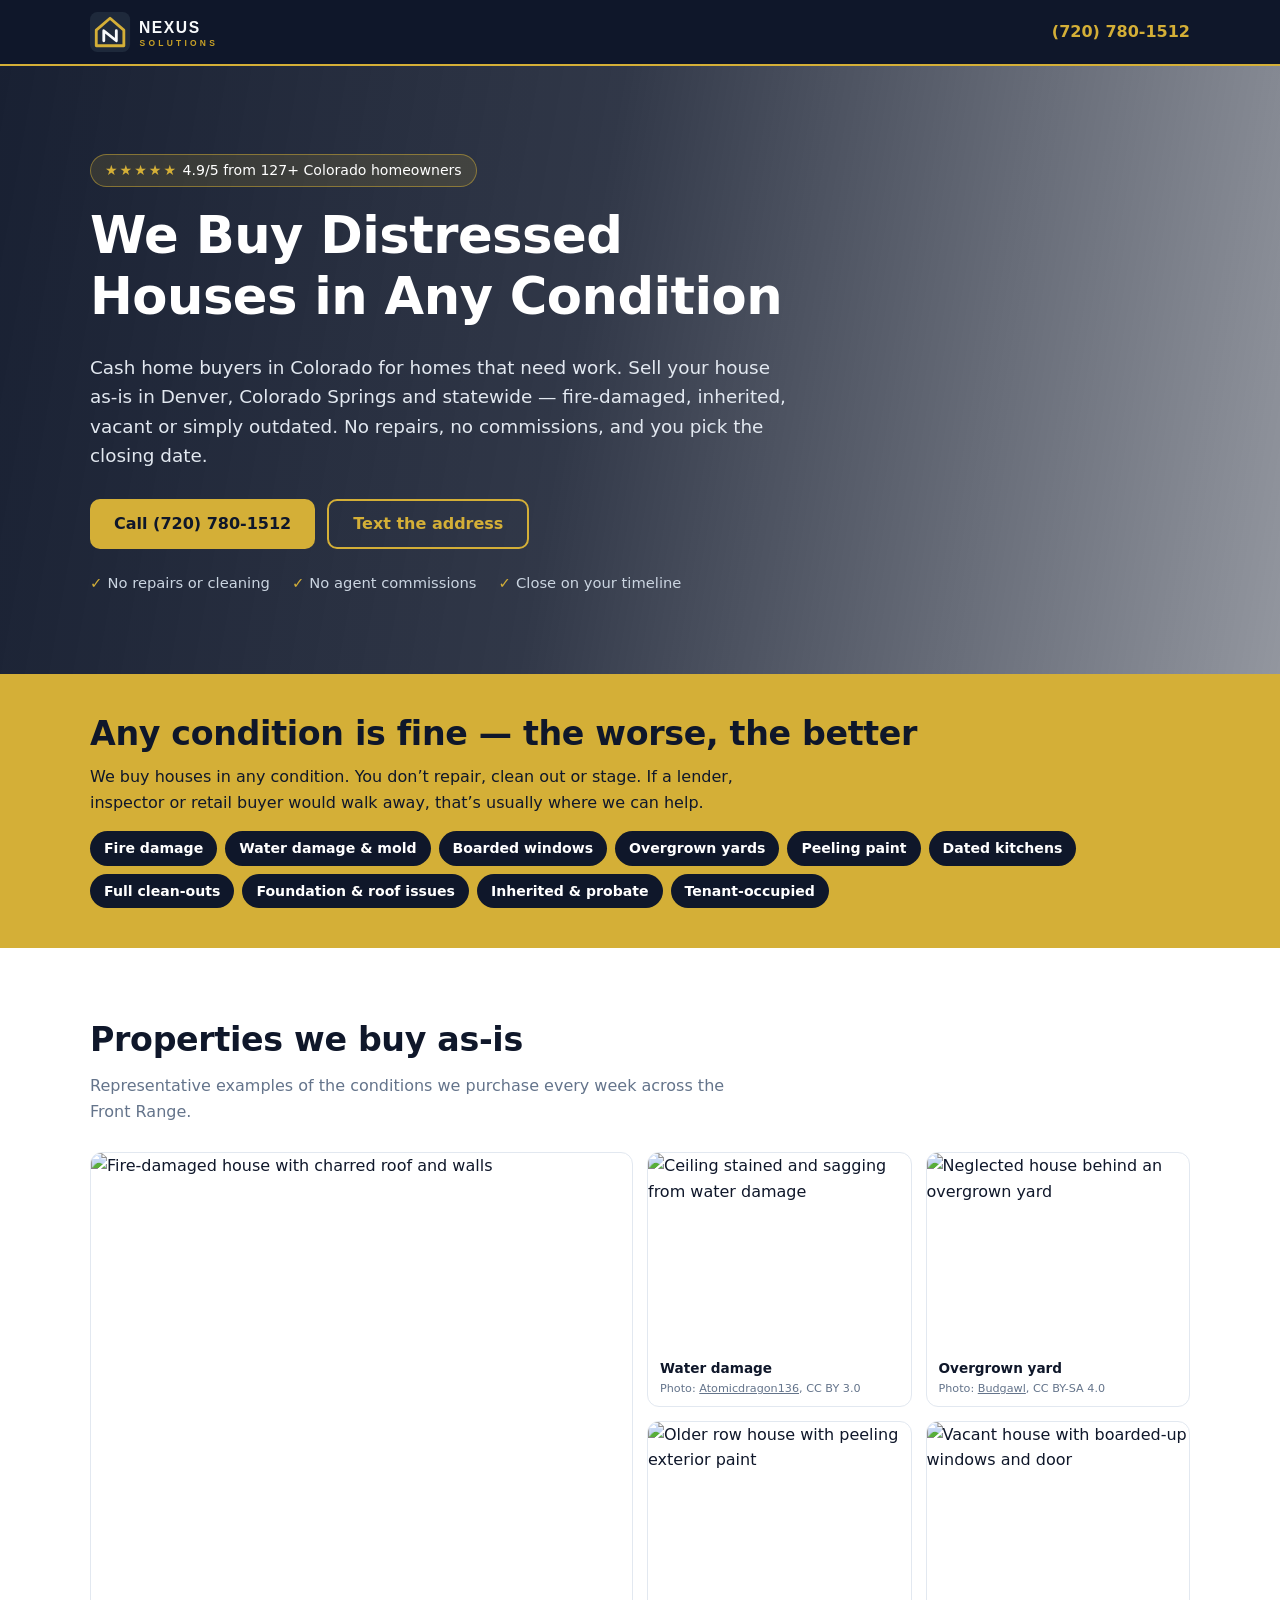
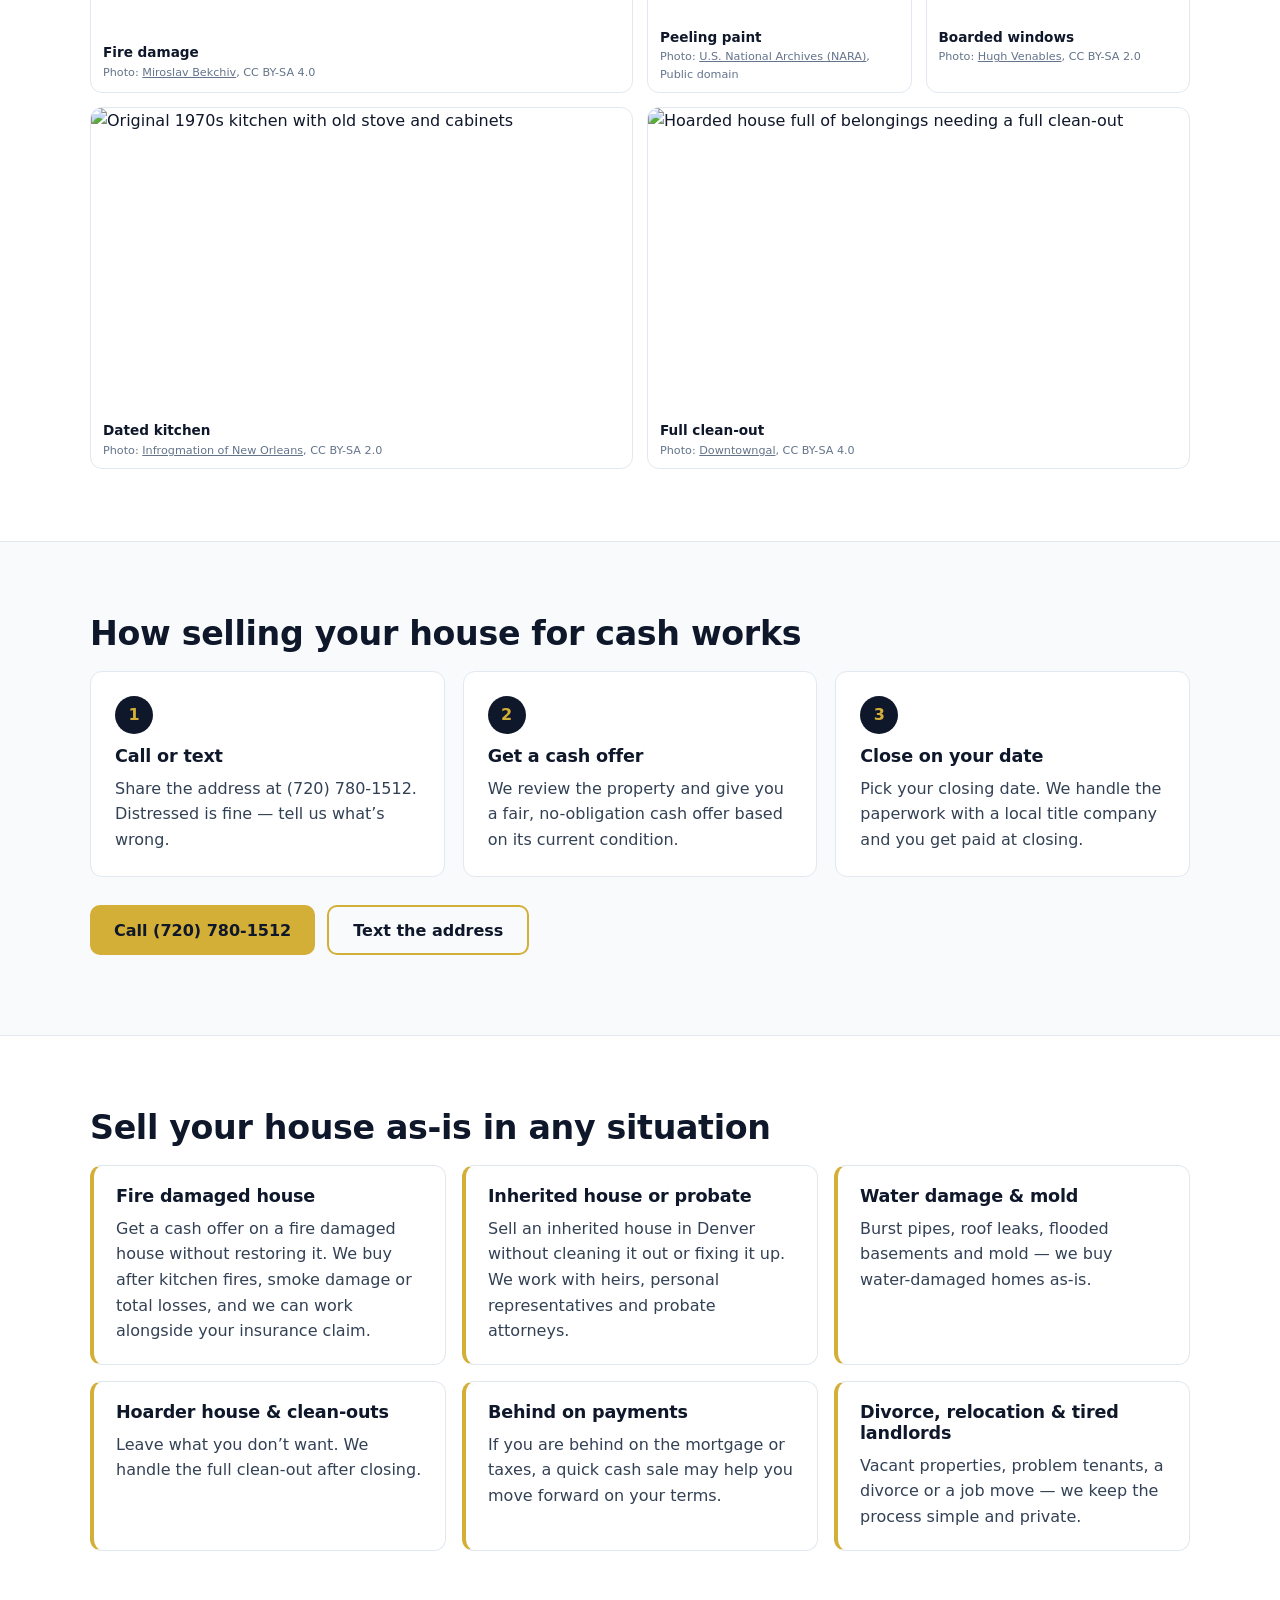
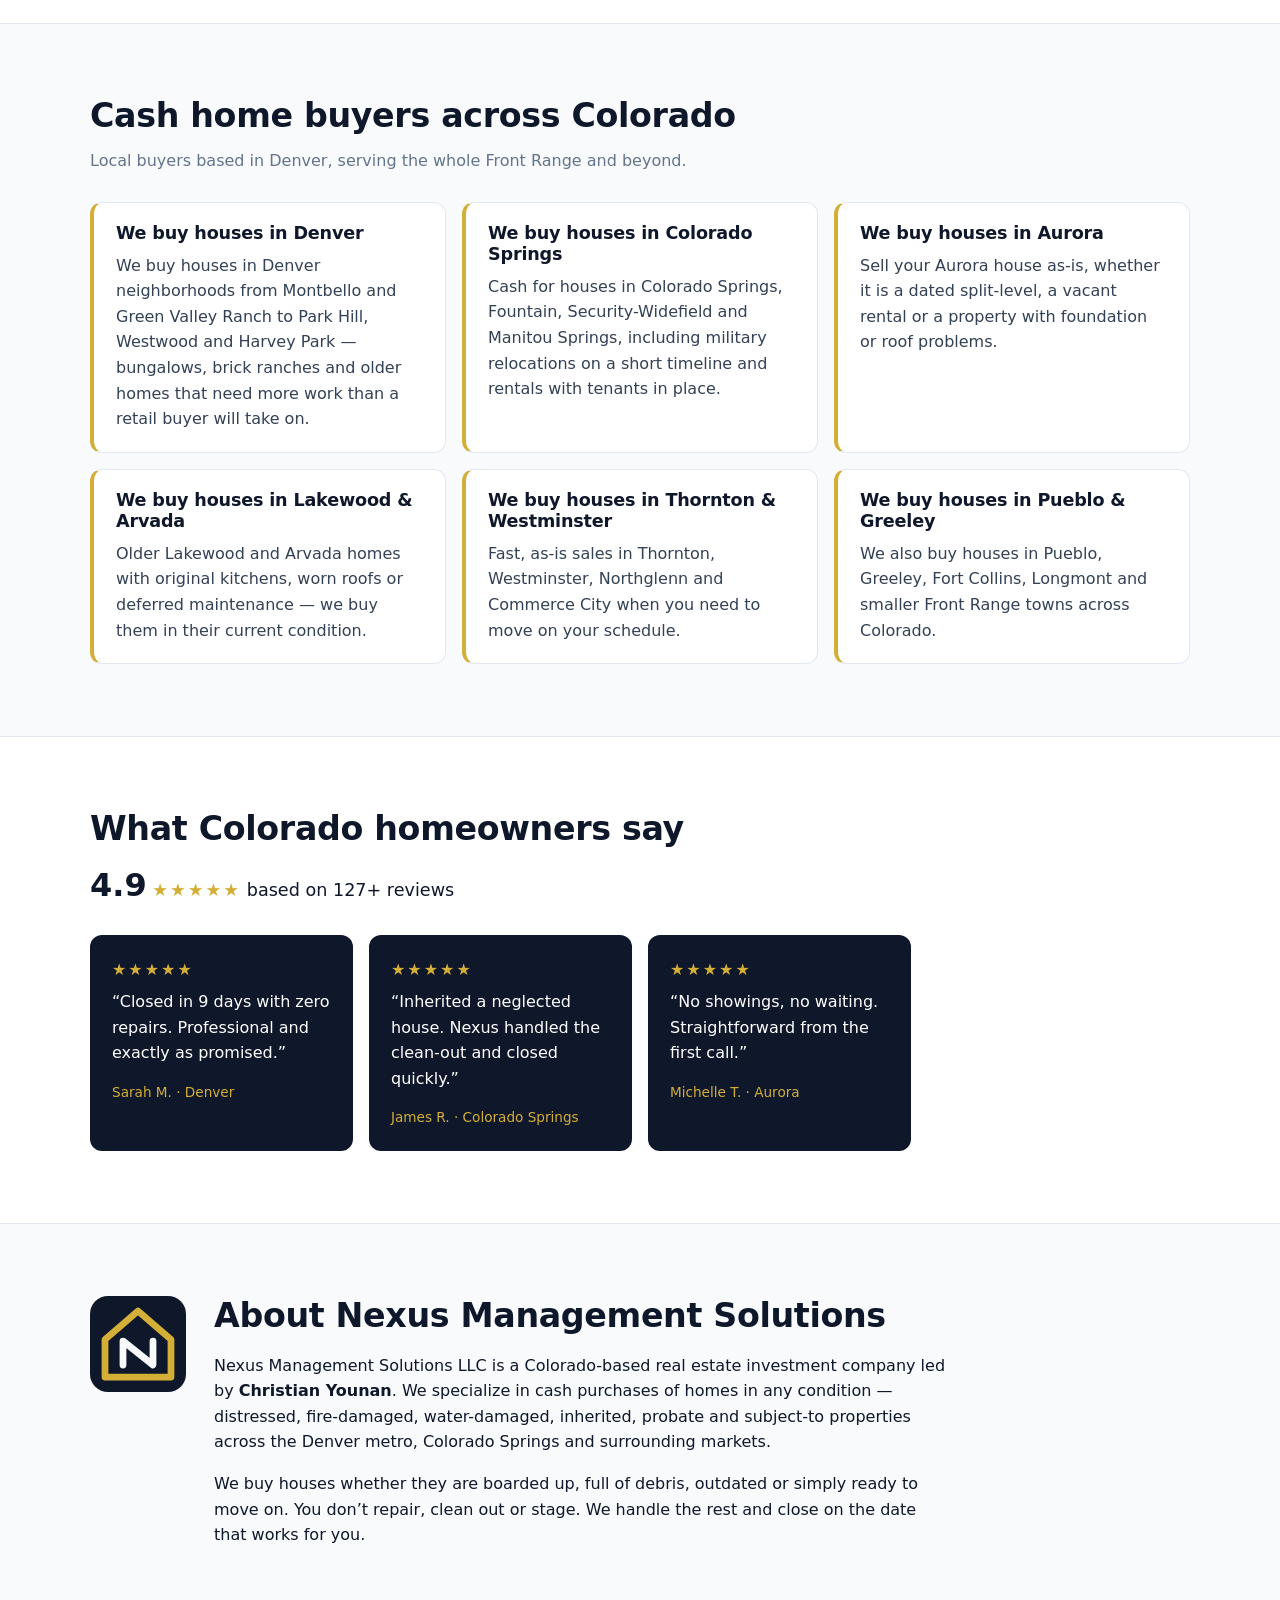
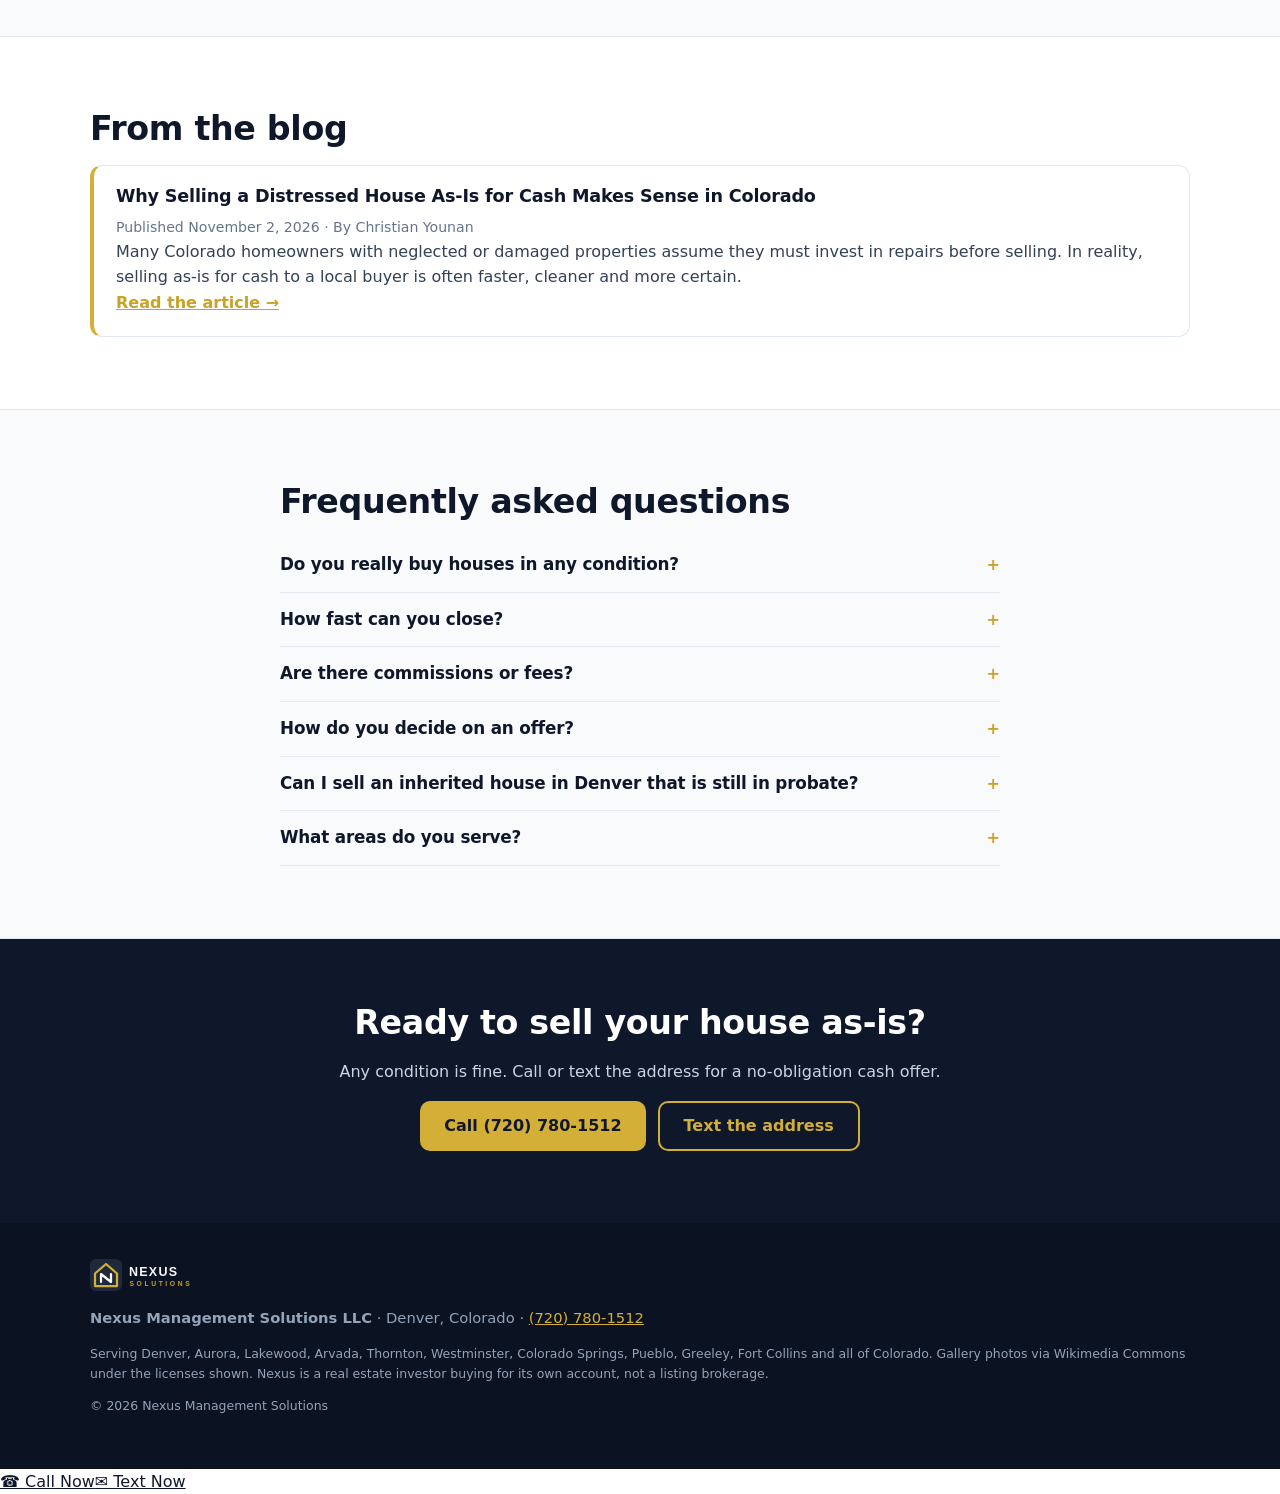
==== mobile/index.html @ 387e02ca "Add mobile-first site variant" ====
<!DOCTYPE html>
<html lang="en-US">
<head>
<meta charset="UTF-8">
<meta name="viewport" content="width=device-width, initial-scale=1, viewport-fit=cover">
<title>We Buy Houses Denver in Any Condition | Cash Home Buyers Colorado | Nexus</title>
<meta name="description" content="Sell your house as-is in Denver, Colorado Springs and across Colorado. Nexus Solutions buys distressed, fire-damaged and inherited homes for cash. No repairs, no commissions. Call or text (720) 780-1512.">
<link rel="canonical" href="https://nexus-leads-mobile-chrisinvestor05-9546s-projects.vercel.app/">
<meta name="robots" content="index, follow, max-image-preview:large, max-snippet:-1">
<meta name="theme-color" content="#0f172a">
<meta name="geo.region" content="US-CO"><meta name="geo.placename" content="Denver">
<meta property="og:type" content="website"><meta property="og:site_name" content="Nexus Solutions">
<meta property="og:locale" content="en_US">
<meta property="og:title" content="We Buy Houses Denver in Any Condition | Cash Home Buyers Colorado | Nexus"><meta property="og:description" content="Sell your house as-is in Denver, Colorado Springs and across Colorado. Nexus Solutions buys distressed, fire-damaged and inherited homes for cash. No repairs, no commissions. Call or text (720) 780-1512.">
<meta property="og:url" content="https://nexus-leads-mobile-chrisinvestor05-9546s-projects.vercel.app/"><meta property="og:image" content="https://nexus-leads-mobile-chrisinvestor05-9546s-projects.vercel.app/img/og-image.jpg">
<meta property="og:image:width" content="1200"><meta property="og:image:height" content="630">
<meta property="og:image:alt" content="Neglected Colorado house with overgrown yard — Nexus buys houses as-is">
<meta name="twitter:card" content="summary_large_image"><meta name="twitter:title" content="We Buy Houses Denver in Any Condition | Cash Home Buyers Colorado | Nexus">
<meta name="twitter:description" content="Sell your house as-is in Denver, Colorado Springs and across Colorado. Nexus Solutions buys distressed, fire-damaged and inherited homes for cash. No repairs, no commissions. Call or text (720) 780-1512."><meta name="twitter:image" content="https://nexus-leads-mobile-chrisinvestor05-9546s-projects.vercel.app/img/og-image.jpg">
<link rel="icon" href="/favicon.ico" sizes="any"><link rel="icon" type="image/svg+xml" href="/favicon.svg">
<link rel="icon" type="image/png" sizes="32x32" href="/favicon-32x32.png"><link rel="icon" type="image/png" sizes="16x16" href="/favicon-16x16.png">
<link rel="apple-touch-icon" sizes="180x180" href="/apple-touch-icon.png"><link rel="manifest" href="/site.webmanifest">
<link rel="preload" as="image" href="/img/hero-800.jpg" imagesrcset="/img/hero-800.jpg 800w, /img/hero.jpg 1600w" imagesizes="100vw">
<link rel="stylesheet" href="/styles.css">
<script type="application/ld+json">{"@context": "https://schema.org", "@graph": [{"@type": ["LocalBusiness", "RealEstateAgent"], "@id": "https://nexus-leads-mobile-chrisinvestor05-9546s-projects.vercel.app/#business", "name": "Nexus Management Solutions LLC", "alternateName": "Nexus Solutions", "url": "https://nexus-leads-mobile-chrisinvestor05-9546s-projects.vercel.app/", "logo": "https://nexus-leads-mobile-chrisinvestor05-9546s-projects.vercel.app/brand/logo-600.png", "image": "https://nexus-leads-mobile-chrisinvestor05-9546s-projects.vercel.app/img/og-image.jpg", "telephone": "+1-720-780-1512", "description": "Sell your house as-is in Denver, Colorado Springs and across Colorado. Nexus Solutions buys distressed, fire-damaged and inherited homes for cash. No repairs, no commissions. Call or text (720) 780-1512.", "founder": {"@type": "Person", "name": "Christian Younan"}, "address": {"@type": "PostalAddress", "addressLocality": "Denver", "addressRegion": "CO", "addressCountry": "US"}, "geo": {"@type": "GeoCoordinates", "latitude": 39.7392, "longitude": -104.9903}, "areaServed": [{"@type": "City", "name": "Denver"}, {"@type": "City", "name": "Aurora"}, {"@type": "City", "name": "Lakewood"}, {"@type": "City", "name": "Arvada"}, {"@type": "City", "name": "Thornton"}, {"@type": "City", "name": "Westminster"}, {"@type": "City", "name": "Colorado Springs"}, {"@type": "City", "name": "Pueblo"}, {"@type": "City", "name": "Greeley"}, {"@type": "City", "name": "Fort Collins"}, {"@type": "State", "name": "Colorado"}], "knowsAbout": ["we buy houses Denver", "cash home buyers Colorado", "sell house as-is", "fire damaged houses", "inherited and probate homes"], "openingHoursSpecification": {"@type": "OpeningHoursSpecification", "dayOfWeek": ["Monday", "Tuesday", "Wednesday", "Thursday", "Friday", "Saturday", "Sunday"], "opens": "08:00", "closes": "20:00"}, "contactPoint": {"@type": "ContactPoint", "telephone": "+1-720-780-1512", "contactType": "sales", "areaServed": "US-CO", "availableLanguage": "English"}, "aggregateRating": {"@type": "AggregateRating", "ratingValue": "4.9", "bestRating": "5", "reviewCount": "127"}, "review": [{"@type": "Review", "reviewRating": {"@type": "Rating", "ratingValue": "5", "bestRating": "5"}, "author": {"@type": "Person", "name": "Sarah M."}, "reviewBody": "Closed in 9 days with zero repairs. Professional and exactly as promised."}, {"@type": "Review", "reviewRating": {"@type": "Rating", "ratingValue": "5", "bestRating": "5"}, "author": {"@type": "Person", "name": "James R."}, "reviewBody": "Inherited a neglected house. Nexus handled the clean-out and closed quickly."}, {"@type": "Review", "reviewRating": {"@type": "Rating", "ratingValue": "5", "bestRating": "5"}, "author": {"@type": "Person", "name": "Michelle T."}, "reviewBody": "No showings, no waiting. Straightforward from the first call."}, {"@type": "Review", "reviewRating": {"@type": "Rating", "ratingValue": "5", "bestRating": "5"}, "author": {"@type": "Person", "name": "David & Lisa K."}, "reviewBody": "Needed to relocate fast. Closed in under two weeks."}]}, {"@type": "WebSite", "@id": "https://nexus-leads-mobile-chrisinvestor05-9546s-projects.vercel.app/#website", "url": "https://nexus-leads-mobile-chrisinvestor05-9546s-projects.vercel.app/", "name": "Nexus Solutions", "publisher": {"@id": "https://nexus-leads-mobile-chrisinvestor05-9546s-projects.vercel.app/#business"}}, {"@type": "WebPage", "@id": "https://nexus-leads-mobile-chrisinvestor05-9546s-projects.vercel.app/#webpage", "url": "https://nexus-leads-mobile-chrisinvestor05-9546s-projects.vercel.app/", "name": "We Buy Houses Denver in Any Condition | Cash Home Buyers Colorado | Nexus", "isPartOf": {"@id": "https://nexus-leads-mobile-chrisinvestor05-9546s-projects.vercel.app/#website"}, "about": {"@id": "https://nexus-leads-mobile-chrisinvestor05-9546s-projects.vercel.app/#business"}, "primaryImageOfPage": "https://nexus-leads-mobile-chrisinvestor05-9546s-projects.vercel.app/img/og-image.jpg"}, {"@type": "FAQPage", "mainEntity": [{"@type": "Question", "name": "Do you really buy houses in any condition?", "acceptedAnswer": {"@type": "Answer", "text": "Yes. We buy houses in any condition across Colorado: fire damage, water damage, foundation issues, hoarder houses, boarded-up vacants and homes that simply need updating. You do not repair, clean or stage."}}, {"@type": "Question", "name": "How fast can you close?", "acceptedAnswer": {"@type": "Answer", "text": "We close on the date you choose. Many sellers close within a couple of weeks; if you need more time to move, we can wait."}}, {"@type": "Question", "name": "Are there commissions or fees?", "acceptedAnswer": {"@type": "Answer", "text": "No agent commissions and no fees from you. We cover normal closing costs."}}, {"@type": "Question", "name": "How do you decide on an offer?", "acceptedAnswer": {"@type": "Answer", "text": "We look at the property’s current condition, the repairs it needs and recent sales nearby. Our offer is no-obligation, and we walk you through how we arrived at it."}}, {"@type": "Question", "name": "Can I sell an inherited house in Denver that is still in probate?", "acceptedAnswer": {"@type": "Answer", "text": "Often, yes. We work with personal representatives and probate attorneys to time the sale correctly."}}, {"@type": "Question", "name": "What areas do you serve?", "acceptedAnswer": {"@type": "Answer", "text": "Denver, Aurora, Lakewood, Arvada, Thornton, Westminster, Colorado Springs, Pueblo, Greeley, Fort Collins and the rest of Colorado."}}]}]}</script>
</head><body class="mobile">
<a class="skip" href="#main">Skip to content</a>
<header class="topbar"><div class="wrap bar">
<a class="brand" href="/" aria-label="Nexus Solutions home"><img src="/brand/logo-light.svg" alt="Nexus Solutions logo" width="150" height="32"></a>
<a class="phone" href="tel:+17207801512">(720) 780-1512</a></div></header>
<main id="main">
<section class="hero"><div class="wrap hero-in">
<p class="rating"><span class="stars">★★★★★</span> 4.9/5 from 127+ Colorado homeowners</p>
<h1>We Buy Distressed Houses in Any Condition</h1>
<p class="lede">Cash home buyers in Colorado for homes that need work. Sell your house as-is in Denver, Colorado Springs and statewide — fire-damaged, inherited, vacant or simply outdated. No repairs, no commissions, and you pick the closing date.</p>
<div class="cta-row"><a class="btn btn-gold" href="tel:+17207801512">Call (720) 780-1512</a><a class="btn btn-ghost" href="sms:+17207801512">Text the address</a></div>
<ul class="trust"><li>No repairs or cleaning</li><li>No agent commissions</li><li>Close on your timeline</li></ul>
</div></section>

<section class="callout" id="any-condition"><div class="wrap">
<h2>Any condition is fine — the worse, the better</h2>
<p>We buy houses in any condition. You don’t repair, clean out or stage. If a lender, inspector or retail buyer would walk away, that’s usually where we can help.</p>
<ul class="chips"><li>Fire damage</li><li>Water damage & mold</li><li>Boarded windows</li><li>Overgrown yards</li><li>Peeling paint</li><li>Dated kitchens</li><li>Full clean-outs</li><li>Foundation & roof issues</li><li>Inherited & probate</li><li>Tenant-occupied</li></ul></div></section>

<section id="photos" class="sec"><div class="wrap">
<h2>Properties we buy as-is</h2>
<p class="sub">Representative examples of the conditions we purchase every week across the Front Range.</p>
<div class="gallery"><figure><img src="/img/gallery/fire-damage.jpg" alt="Fire-damaged house with charred roof and walls" width="900" height="675" loading="lazy" decoding="async"><figcaption><strong>Fire damage</strong><span>Photo: <a href="https://commons.wikimedia.org/wiki/File:Fire-damaged_Asvadurov_House_1.jpg" rel="nofollow noopener" target="_blank">Miroslav Bekchiv</a>, CC BY-SA 4.0</span></figcaption></figure><figure><img src="/img/gallery/water-damage.jpg" alt="Ceiling stained and sagging from water damage" width="900" height="675" loading="lazy" decoding="async"><figcaption><strong>Water damage</strong><span>Photo: <a href="https://commons.wikimedia.org/wiki/File:Ceiling_water_damage.jpg" rel="nofollow noopener" target="_blank">Atomicdragon136</a>, CC BY 3.0</span></figcaption></figure><figure><img src="/img/gallery/overgrown-yard.jpg" alt="Neglected house behind an overgrown yard" width="900" height="675" loading="lazy" decoding="async"><figcaption><strong>Overgrown yard</strong><span>Photo: <a href="https://commons.wikimedia.org/wiki/File:Vyazishche_abandoned_house_overgrown_yard.jpg" rel="nofollow noopener" target="_blank">Budgawl</a>, CC BY-SA 4.0</span></figcaption></figure><figure><img src="/img/gallery/peeling-paint.jpg" alt="Older row house with peeling exterior paint" width="900" height="675" loading="lazy" decoding="async"><figcaption><strong>Peeling paint</strong><span>Photo: <a href="https://commons.wikimedia.org/wiki/File:OLD_ROW_HOUSE_WITH_PEELING_PAINT_-_NARA_-_551944.jpg" rel="nofollow noopener" target="_blank">U.S. National Archives (NARA)</a>, Public domain</span></figcaption></figure><figure><img src="/img/gallery/boarded-windows.jpg" alt="Vacant house with boarded-up windows and door" width="900" height="675" loading="lazy" decoding="async"><figcaption><strong>Boarded windows</strong><span>Photo: <a href="https://commons.wikimedia.org/wiki/File:Boarded_up_house_-_geograph.org.uk_-_5110886.jpg" rel="nofollow noopener" target="_blank">Hugh Venables</a>, CC BY-SA 2.0</span></figcaption></figure><figure><img src="/img/gallery/dated-kitchen.jpg" alt="Original 1970s kitchen with old stove and cabinets" width="900" height="675" loading="lazy" decoding="async"><figcaption><strong>Dated kitchen</strong><span>Photo: <a href="https://commons.wikimedia.org/wiki/File:Home_Kitchen_in_Belize_City,_1975_Stove.jpg" rel="nofollow noopener" target="_blank">Infrogmation of New Orleans</a>, CC BY-SA 2.0</span></figcaption></figure><figure><img src="/img/gallery/clean-out.jpg" alt="Hoarded house full of belongings needing a full clean-out" width="900" height="675" loading="lazy" decoding="async"><figcaption><strong>Full clean-out</strong><span>Photo: <a href="https://commons.wikimedia.org/wiki/File:Hoarded_house_LA.jpg" rel="nofollow noopener" target="_blank">Downtowngal</a>, CC BY-SA 4.0</span></figcaption></figure></div></div></section>

<section id="how" class="sec alt"><div class="wrap">
<h2>How selling your house for cash works</h2>
<ol class="steps"><li><span class="num">1</span><h3>Call or text</h3><p>Share the address at (720) 780-1512. Distressed is fine — tell us what’s wrong.</p></li><li><span class="num">2</span><h3>Get a cash offer</h3><p>We review the property and give you a fair, no-obligation cash offer based on its current condition.</p></li><li><span class="num">3</span><h3>Close on your date</h3><p>Pick your closing date. We handle the paperwork with a local title company and you get paid at closing.</p></li></ol><div class="cta-row"><a class="btn btn-gold" href="tel:+17207801512">Call (720) 780-1512</a><a class="btn btn-ghost" href="sms:+17207801512">Text the address</a></div></div></section>

<section id="situations" class="sec"><div class="wrap">
<h2>Sell your house as-is in any situation</h2>
<div class="grid"><article class="card"><h3>Fire damaged house</h3><p>Get a cash offer on a fire damaged house without restoring it. We buy after kitchen fires, smoke damage or total losses, and we can work alongside your insurance claim.</p></article><article class="card"><h3>Inherited house or probate</h3><p>Sell an inherited house in Denver without cleaning it out or fixing it up. We work with heirs, personal representatives and probate attorneys.</p></article><article class="card"><h3>Water damage &amp; mold</h3><p>Burst pipes, roof leaks, flooded basements and mold — we buy water-damaged homes as-is.</p></article><article class="card"><h3>Hoarder house &amp; clean-outs</h3><p>Leave what you don’t want. We handle the full clean-out after closing.</p></article><article class="card"><h3>Behind on payments</h3><p>If you are behind on the mortgage or taxes, a quick cash sale may help you move forward on your terms.</p></article><article class="card"><h3>Divorce, relocation &amp; tired landlords</h3><p>Vacant properties, problem tenants, a divorce or a job move — we keep the process simple and private.</p></article></div></div></section>

<section id="areas" class="sec alt"><div class="wrap">
<h2>Cash home buyers across Colorado</h2>
<p class="sub">Local buyers based in Denver, serving the whole Front Range and beyond.</p>
<div class="grid"><article class="card"><h3>We buy houses in Denver</h3><p>We buy houses in Denver neighborhoods from Montbello and Green Valley Ranch to Park Hill, Westwood and Harvey Park — bungalows, brick ranches and older homes that need more work than a retail buyer will take on.</p></article><article class="card"><h3>We buy houses in Colorado Springs</h3><p>Cash for houses in Colorado Springs, Fountain, Security-Widefield and Manitou Springs, including military relocations on a short timeline and rentals with tenants in place.</p></article><article class="card"><h3>We buy houses in Aurora</h3><p>Sell your Aurora house as-is, whether it is a dated split-level, a vacant rental or a property with foundation or roof problems.</p></article><article class="card"><h3>We buy houses in Lakewood &amp; Arvada</h3><p>Older Lakewood and Arvada homes with original kitchens, worn roofs or deferred maintenance — we buy them in their current condition.</p></article><article class="card"><h3>We buy houses in Thornton &amp; Westminster</h3><p>Fast, as-is sales in Thornton, Westminster, Northglenn and Commerce City when you need to move on your schedule.</p></article><article class="card"><h3>We buy houses in Pueblo &amp; Greeley</h3><p>We also buy houses in Pueblo, Greeley, Fort Collins, Longmont and smaller Front Range towns across Colorado.</p></article></div></div></section>

<section id="reviews" class="sec"><div class="wrap">
<h2>What Colorado homeowners say</h2>
<p class="score"><strong>4.9</strong> <span class="stars">★★★★★</span> based on 127+ reviews</p>
<div class="reviews"><blockquote class="review"><div class="stars" aria-label="5 out of 5 stars">★★★★★</div><p>“Closed in 9 days with zero repairs. Professional and exactly as promised.”</p><footer>Sarah M. · Denver</footer></blockquote><blockquote class="review"><div class="stars" aria-label="5 out of 5 stars">★★★★★</div><p>“Inherited a neglected house. Nexus handled the clean-out and closed quickly.”</p><footer>James R. · Colorado Springs</footer></blockquote><blockquote class="review"><div class="stars" aria-label="5 out of 5 stars">★★★★★</div><p>“No showings, no waiting. Straightforward from the first call.”</p><footer>Michelle T. · Aurora</footer></blockquote></div></div></section>

<section id="about" class="sec alt"><div class="wrap about">
<img src="/brand/mark.svg" alt="" width="96" height="96" class="about-mark">
<div><h2>About Nexus Management Solutions</h2>
<p>Nexus Management Solutions LLC is a Colorado-based real estate investment company led by <strong>Christian Younan</strong>. We specialize in cash purchases of homes in any condition — distressed, fire-damaged, water-damaged, inherited, probate and subject-to properties across the Denver metro, Colorado Springs and surrounding markets.</p>
<p>We buy houses whether they are boarded up, full of debris, outdated or simply ready to move on. You don’t repair, clean out or stage. We handle the rest and close on the date that works for you.</p></div></div></section>

<section id="blog" class="sec"><div class="wrap">
<h2>From the blog</h2>
<article class="card post"><h3><a href="/blog/sell-distressed-house-as-is-colorado">Why Selling a Distressed House As-Is for Cash Makes Sense in Colorado</a></h3>
<p class="meta">Published November 2, 2026 · By Christian Younan</p>
<p>Many Colorado homeowners with neglected or damaged properties assume they must invest in repairs before selling. In reality, selling as-is for cash to a local buyer is often faster, cleaner and more certain.</p>
<a href="/blog/sell-distressed-house-as-is-colorado" class="more">Read the article →</a></article></div></section>

<section id="faq" class="sec alt"><div class="wrap narrow">
<h2>Frequently asked questions</h2><details><summary><h3>Do you really buy houses in any condition?</h3></summary><p>Yes. We buy houses in any condition across Colorado: fire damage, water damage, foundation issues, hoarder houses, boarded-up vacants and homes that simply need updating. You do not repair, clean or stage.</p></details><details><summary><h3>How fast can you close?</h3></summary><p>We close on the date you choose. Many sellers close within a couple of weeks; if you need more time to move, we can wait.</p></details><details><summary><h3>Are there commissions or fees?</h3></summary><p>No agent commissions and no fees from you. We cover normal closing costs.</p></details><details><summary><h3>How do you decide on an offer?</h3></summary><p>We look at the property’s current condition, the repairs it needs and recent sales nearby. Our offer is no-obligation, and we walk you through how we arrived at it.</p></details><details><summary><h3>Can I sell an inherited house in Denver that is still in probate?</h3></summary><p>Often, yes. We work with personal representatives and probate attorneys to time the sale correctly.</p></details><details><summary><h3>What areas do you serve?</h3></summary><p>Denver, Aurora, Lakewood, Arvada, Thornton, Westminster, Colorado Springs, Pueblo, Greeley, Fort Collins and the rest of Colorado.</p></details></div></section>

<section class="final"><div class="wrap">
<h2>Ready to sell your house as-is?</h2>
<p>Any condition is fine. Call or text the address for a no-obligation cash offer.</p><div class="cta-row"><a class="btn btn-gold" href="tel:+17207801512">Call (720) 780-1512</a><a class="btn btn-ghost" href="sms:+17207801512">Text the address</a></div></div></section>
</main>
<footer class="foot"><div class="wrap">
<img src="/brand/logo-light.svg" alt="Nexus Solutions" width="150" height="32">
<p><strong>Nexus Management Solutions LLC</strong> · Denver, Colorado · <a href="tel:+17207801512">(720) 780-1512</a></p>
<p class="small">Serving Denver, Aurora, Lakewood, Arvada, Thornton, Westminster, Colorado Springs, Pueblo, Greeley, Fort Collins and all of Colorado. Gallery photos via Wikimedia Commons under the licenses shown. Nexus is a real estate investor buying for its own account, not a listing brokerage.</p>
<p class="small">© 2026 Nexus Management Solutions</p></div></footer>
<div class="sticky-bar" role="region" aria-label="Contact"><a href="tel:+17207801512" class="sb-call">☎ Call Now</a><a href="sms:+17207801512" class="sb-text">✉ Text Now</a></div>
</body></html>
---- styles.css ----
:root{--navy:#0f172a;--navy2:#1e293b;--gold:#d4af37;--gold2:#c9a227;--bg:#f8fafc;--line:#e2e8f0;--mute:#64748b;--r:12px}
*{box-sizing:border-box}html{scroll-behavior:smooth}
body{margin:0;font:16px/1.6 system-ui,-apple-system,"Segoe UI",Roboto,Arial,sans-serif;color:var(--navy);background:#fff}
img{max-width:100%;height:auto;display:block}a{color:inherit}
h1,h2,h3,h4{line-height:1.2;margin:0 0 .5em;letter-spacing:-.01em}
h2{font-size:clamp(1.5rem,2.6vw,2.1rem)}h3{font-size:1.1rem}
.wrap{max-width:1140px;margin:0 auto;padding:0 20px}.narrow{max-width:760px}
.skip{position:absolute;left:-999px}.skip:focus{left:8px;top:8px;background:#fff;padding:8px;z-index:99}
.topbar{position:sticky;top:0;z-index:50;background:var(--navy);border-bottom:2px solid var(--gold)}
.bar{display:flex;align-items:center;gap:24px;height:64px}
.brand img{height:40px;width:auto}
nav{display:flex;gap:22px;margin-left:auto}nav a{color:#cbd5e1;text-decoration:none;font-size:.92rem;font-weight:500}nav a:hover{color:var(--gold)}
.phone{color:var(--gold);font-weight:800;text-decoration:none;white-space:nowrap;margin-left:auto}nav+.phone{margin-left:0}
.hero{position:relative;color:#fff;background:linear-gradient(100deg,rgba(15,23,42,.96) 0%,rgba(15,23,42,.86) 45%,rgba(15,23,42,.45) 100%),url(/img/hero.jpg) center/cover;padding:88px 0 80px}
.hero-in{max-width:1140px}.hero h1{font-size:clamp(2rem,4.4vw,3.2rem);max-width:20ch;font-weight:800}
.lede{font-size:1.15rem;color:#e2e8f0;max-width:60ch;margin:0 0 28px}
.rating{display:inline-block;background:rgba(212,175,55,.14);border:1px solid rgba(212,175,55,.5);border-radius:99px;padding:4px 14px;font-size:.88rem;margin:0 0 18px}
.stars{color:var(--gold);letter-spacing:2px}
.cta-row{display:flex;flex-wrap:wrap;gap:12px;margin:8px 0}
.btn{display:inline-flex;align-items:center;justify-content:center;min-height:50px;padding:0 24px;border-radius:10px;font-weight:800;text-decoration:none;transition:transform .15s}
.btn:hover{transform:translateY(-1px)}.btn-gold{background:var(--gold);color:var(--navy)}
.btn-ghost{border:2px solid var(--gold);color:var(--gold)}.sec:not(.alt) .btn-ghost,.alt .btn-ghost{color:var(--navy)}
.trust{list-style:none;display:flex;flex-wrap:wrap;gap:8px 22px;padding:0;margin:22px 0 0;font-size:.92rem;color:#cbd5e1}
.trust li:before{content:"\2713  ";color:var(--gold);font-weight:800}
.callout{background:var(--gold);padding:40px 0}.callout h2{margin-bottom:.3em}.callout p{max-width:70ch;margin:0 0 16px}
.chips{list-style:none;padding:0;margin:0;display:flex;flex-wrap:wrap;gap:8px}
.chips li{background:var(--navy);color:#fff;border-radius:99px;padding:6px 14px;font-size:.88rem;font-weight:600}
.sec{padding:72px 0}.alt{background:var(--bg);border-block:1px solid var(--line)}
.sub{color:var(--mute);margin:-4px 0 28px;max-width:65ch}
.gallery{display:grid;grid-template-columns:repeat(4,1fr);gap:14px}
.gallery figure{margin:0;border-radius:var(--r);overflow:hidden;background:#fff;border:1px solid var(--line)}
.gallery figure:first-child{grid-column:span 2;grid-row:span 2}.gallery figure:nth-child(n+6){grid-column:span 2}.gallery figure:nth-child(n+6) img{aspect-ratio:16/9}
.gallery img{aspect-ratio:4/3;object-fit:cover;width:100%}.gallery figure:first-child img{height:calc(100% - 58px);aspect-ratio:auto}
figcaption{padding:8px 12px;font-size:.85rem;display:flex;flex-direction:column}figcaption span{font-size:.7rem;color:var(--mute)}
.steps{list-style:none;padding:0;margin:0 0 28px;display:grid;grid-template-columns:repeat(3,1fr);gap:18px}
.steps li{background:#fff;border:1px solid var(--line);border-radius:var(--r);padding:24px}
.num{display:inline-grid;place-items:center;width:38px;height:38px;border-radius:50%;background:var(--navy);color:var(--gold);font-weight:800;margin-bottom:12px}
.steps p,.card p{margin:0;color:#334155}
.grid{display:grid;grid-template-columns:repeat(3,1fr);gap:16px}
.card{background:#fff;border:1px solid var(--line);border-left:4px solid var(--gold);border-radius:var(--r);padding:20px 22px}
.score{font-size:1.1rem;margin:-6px 0 24px}.score strong{font-size:2rem}
.reviews{display:grid;grid-template-columns:repeat(4,1fr);gap:16px}
.review{margin:0;background:var(--navy);color:#e2e8f0;border-radius:var(--r);padding:22px}
.review p{margin:.4em 0 1em;color:#fff}.review footer{font-size:.85rem;color:var(--gold)}
.about{display:grid;grid-template-columns:96px 1fr;gap:28px;align-items:start}.about p{max-width:72ch}
.post .meta,.meta{color:var(--mute);font-size:.88rem}.post h3 a{text-decoration:none}.more{font-weight:700;color:var(--gold2)}
details{border-bottom:1px solid var(--line);padding:14px 0}summary{cursor:pointer;list-style:none}summary h3{display:inline;font-size:1.05rem}
summary::after{content:"+";float:right;color:var(--gold2);font-weight:800}details[open] summary::after{content:"\2212"}details p{margin:.6em 0 0;color:#334155}
.final{background:var(--navy);color:#fff;text-align:center;padding:64px 0}.final .cta-row{justify-content:center}.final p{color:#cbd5e1}
.foot{background:#0b1222;color:#94a3b8;padding:36px 0 40px;font-size:.92rem}.foot a{color:var(--gold)}.foot img{height:32px;width:auto;margin-bottom:10px}.small{font-size:.78rem}
.prose h1{font-size:clamp(1.8rem,4vw,2.6rem)}.prose h2{font-size:1.5rem;margin-top:1.4em}.prose a{color:var(--gold2)}.prose .btn{color:var(--navy)}
@media (max-width:960px){nav{display:none}.gallery{grid-template-columns:repeat(2,1fr)}.grid,.reviews{grid-template-columns:repeat(2,1fr)}.steps{grid-template-columns:1fr}}
@media (max-width:600px){.sec{padding:52px 0}.gallery,.grid,.reviews{grid-template-columns:1fr}.gallery figure:first-child,.gallery figure:nth-child(n+6){grid-column:auto;grid-row:auto}.gallery figure:first-child img{height:auto;aspect-ratio:4/3}.about{grid-template-columns:1fr}.about-mark{width:64px}.hero{padding:56px 0 52px}.btn{width:100%}}
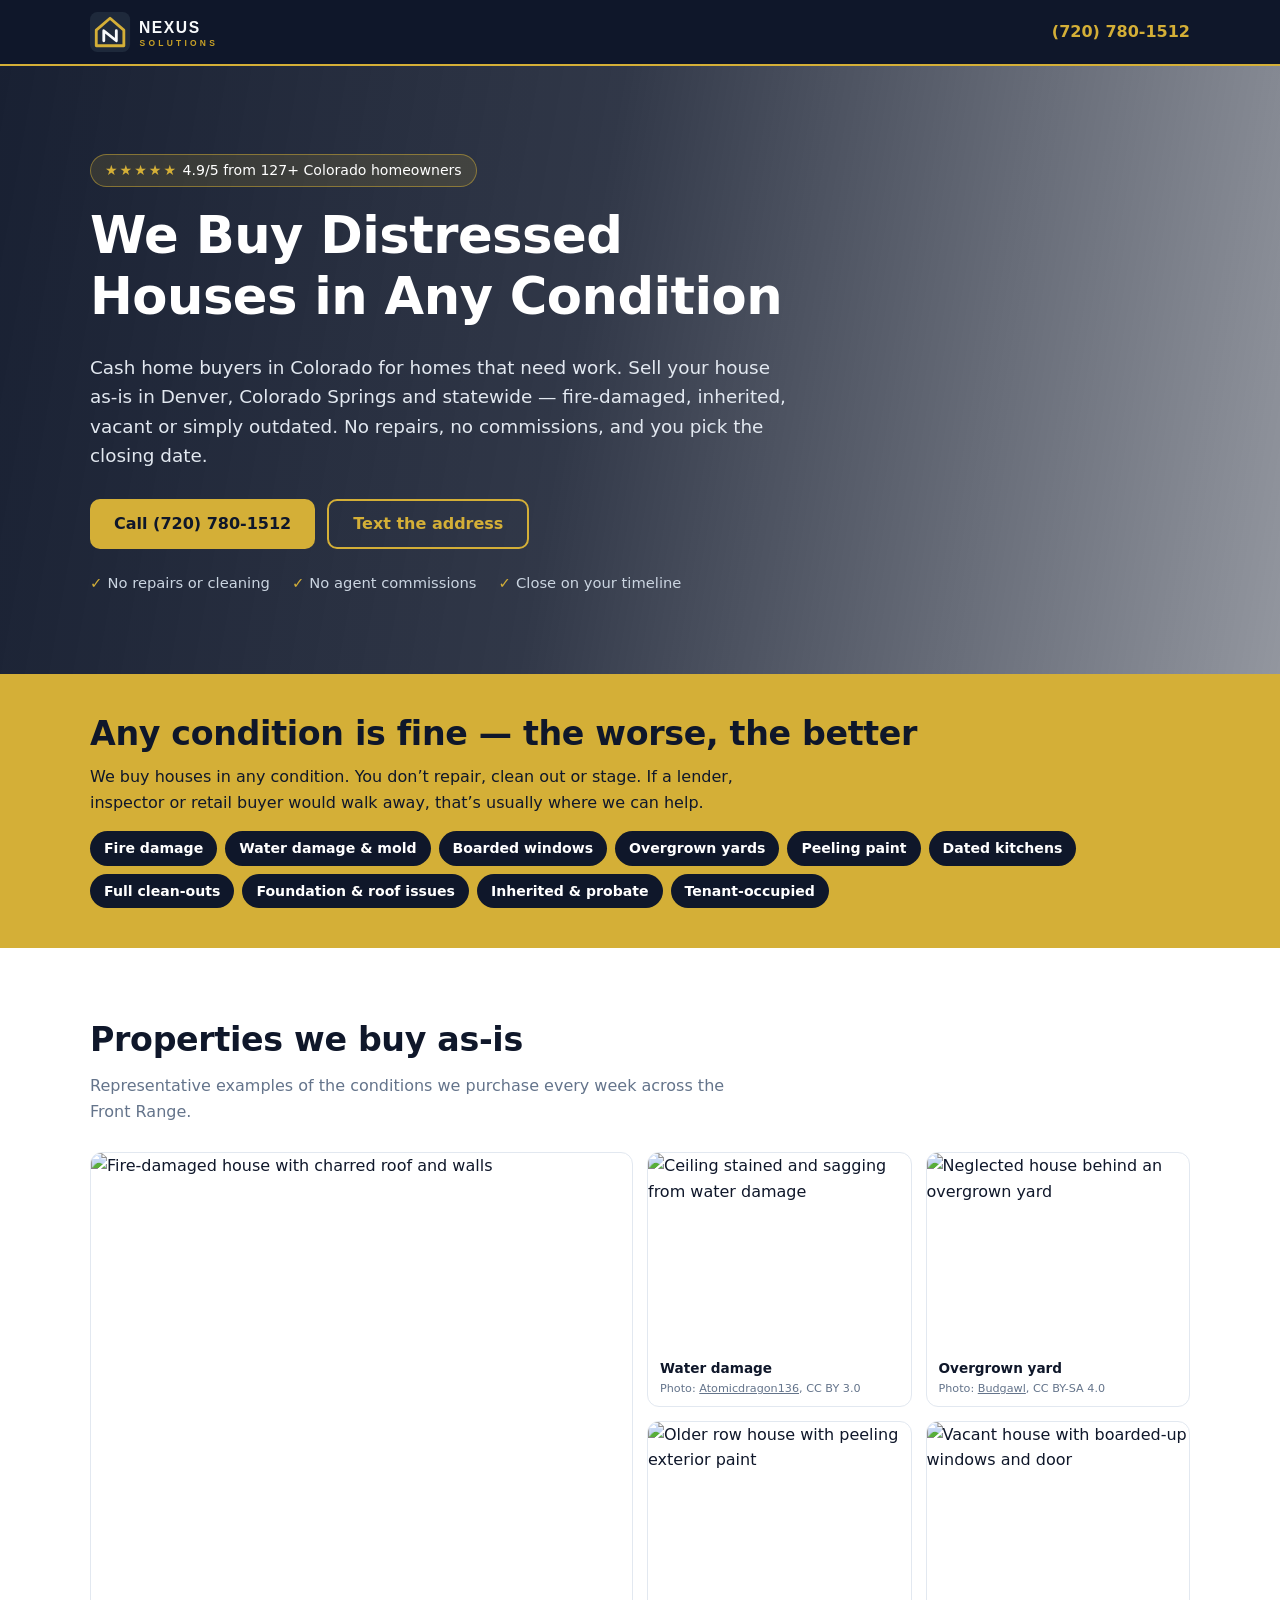
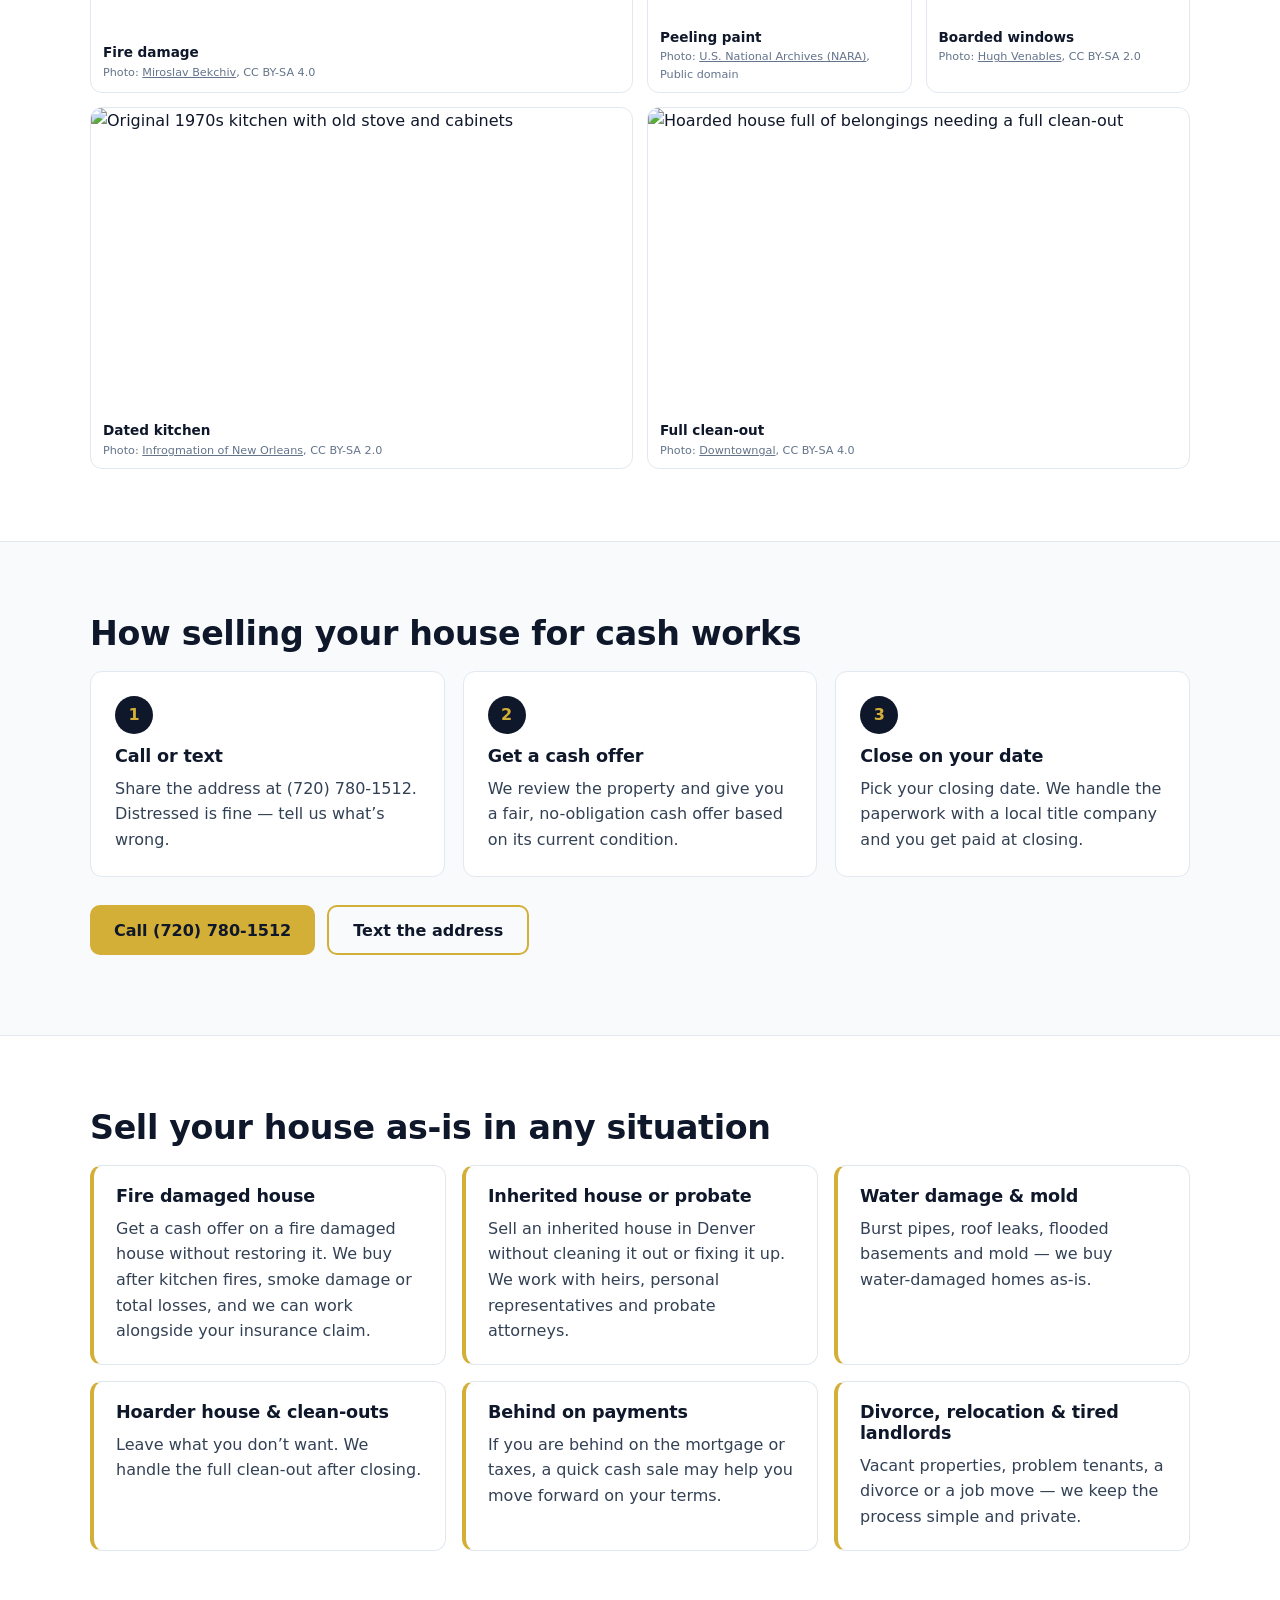
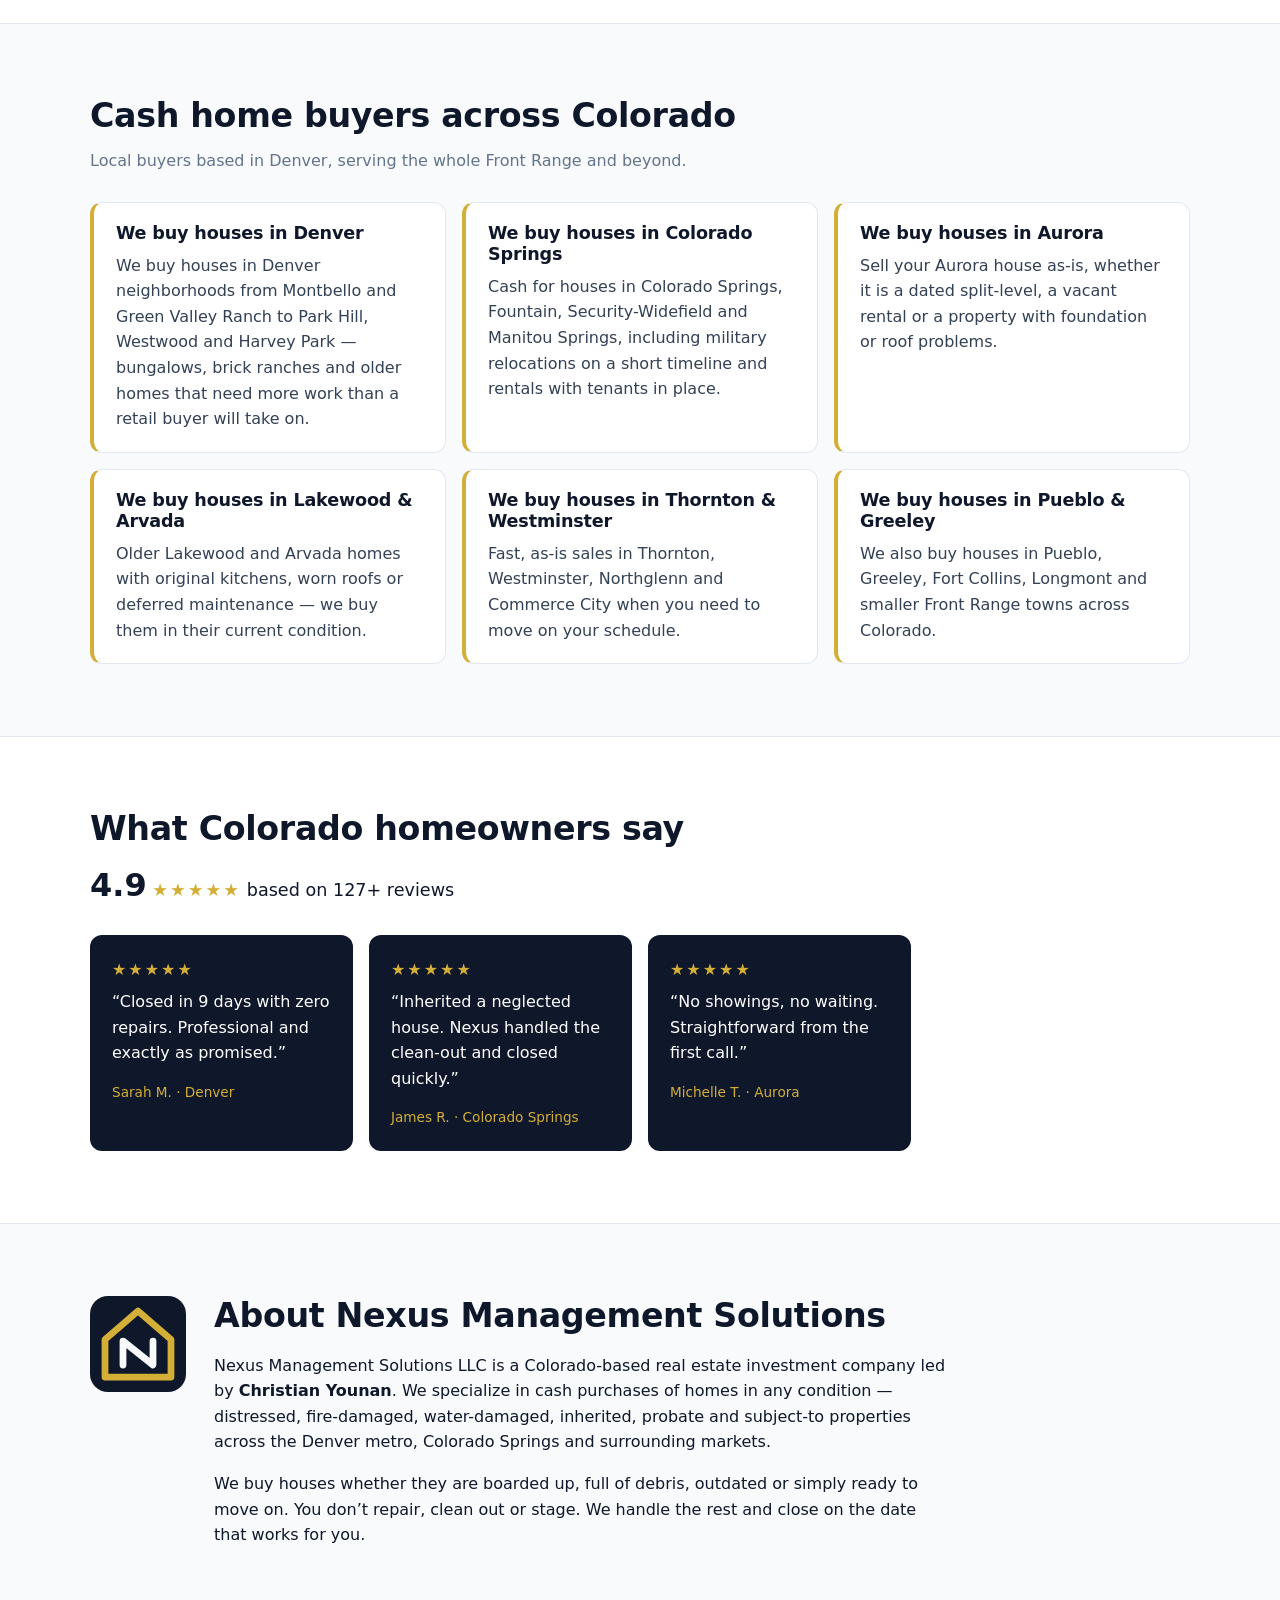
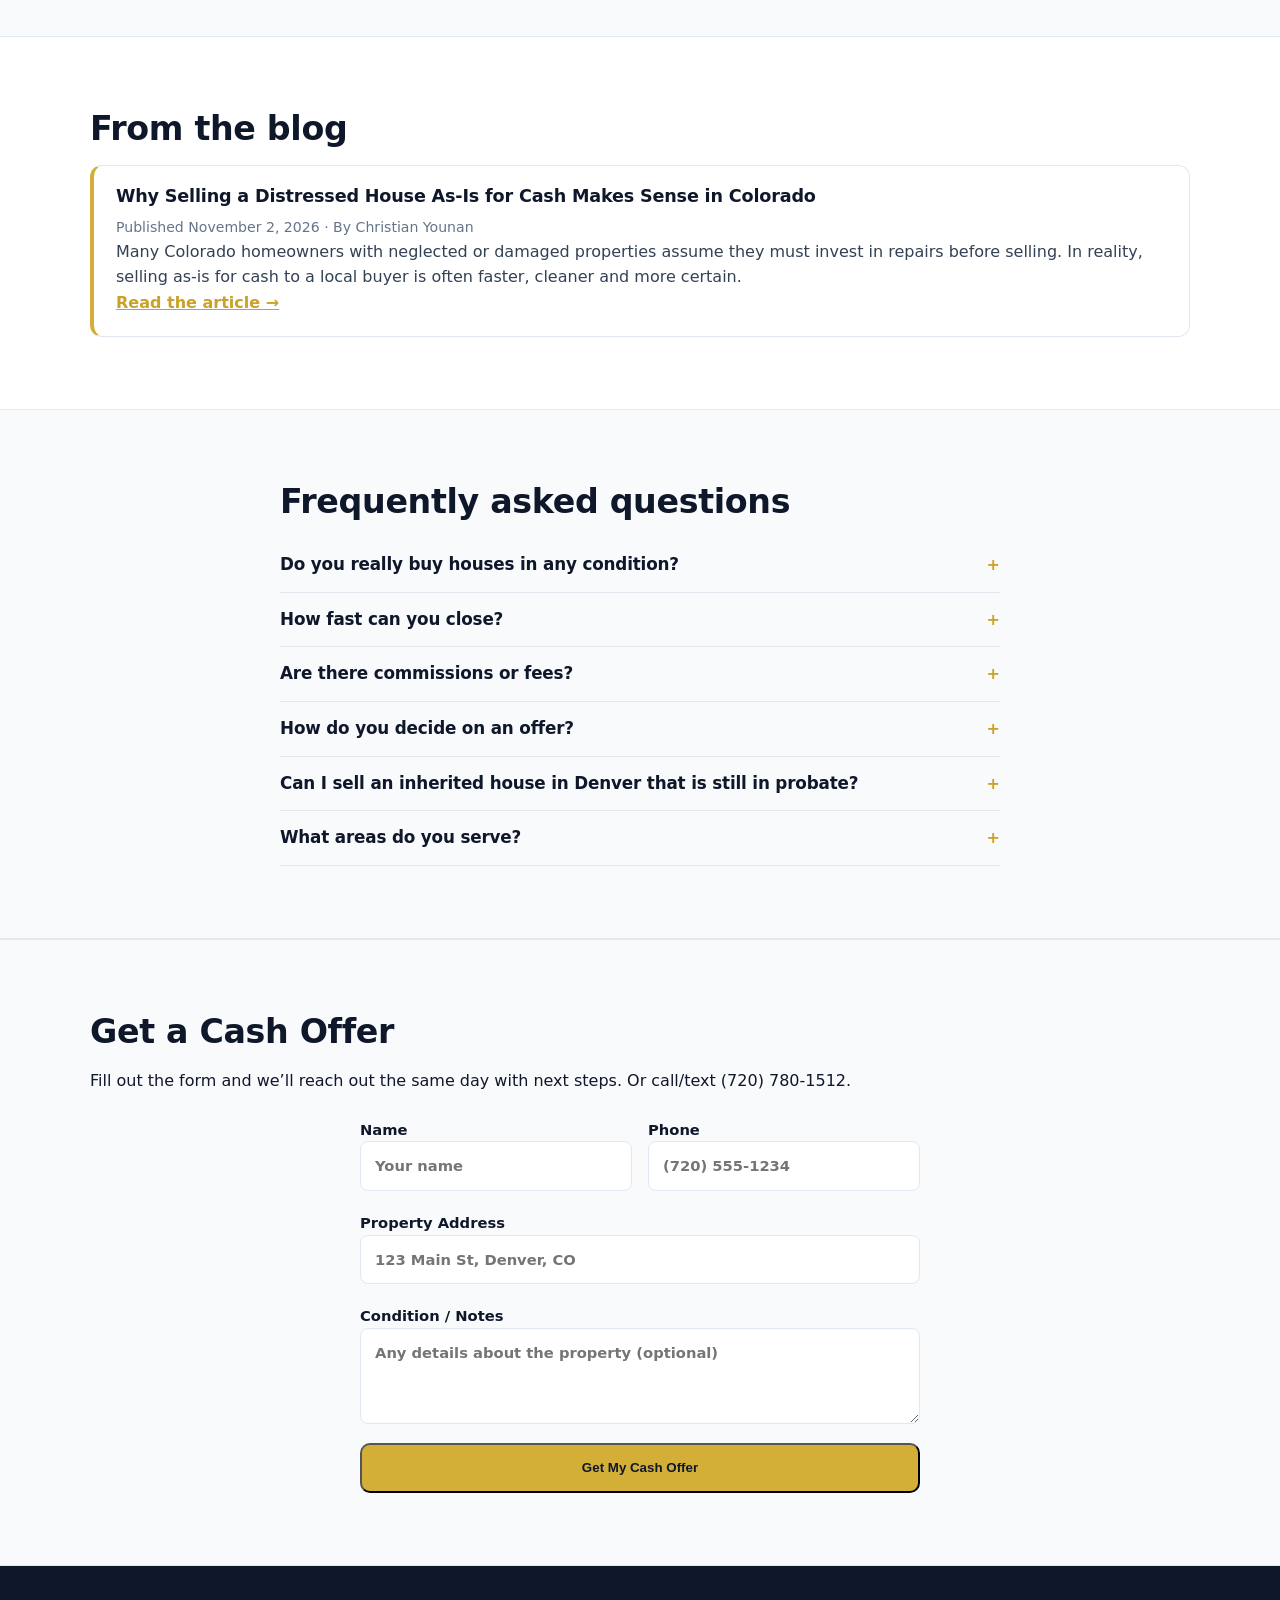
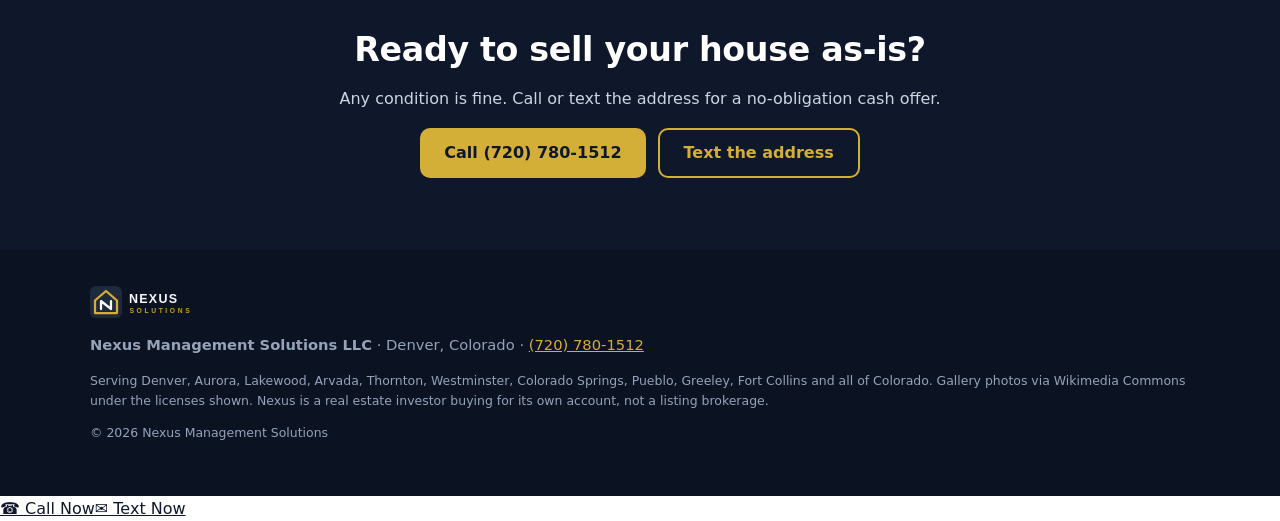
==== commit 392cce63: "Add lead capture form to mobile homepage" ====
--- a/mobile/index.html
+++ b/mobile/index.html
@@ -81,6 +81,25 @@
 <section id="faq" class="sec alt"><div class="wrap narrow">
 <h2>Frequently asked questions</h2><details><summary><h3>Do you really buy houses in any condition?</h3></summary><p>Yes. We buy houses in any condition across Colorado: fire damage, water damage, foundation issues, hoarder houses, boarded-up vacants and homes that simply need updating. You do not repair, clean or stage.</p></details><details><summary><h3>How fast can you close?</h3></summary><p>We close on the date you choose. Many sellers close within a couple of weeks; if you need more time to move, we can wait.</p></details><details><summary><h3>Are there commissions or fees?</h3></summary><p>No agent commissions and no fees from you. We cover normal closing costs.</p></details><details><summary><h3>How do you decide on an offer?</h3></summary><p>We look at the property’s current condition, the repairs it needs and recent sales nearby. Our offer is no-obligation, and we walk you through how we arrived at it.</p></details><details><summary><h3>Can I sell an inherited house in Denver that is still in probate?</h3></summary><p>Often, yes. We work with personal representatives and probate attorneys to time the sale correctly.</p></details><details><summary><h3>What areas do you serve?</h3></summary><p>Denver, Aurora, Lakewood, Arvada, Thornton, Westminster, Colorado Springs, Pueblo, Greeley, Fort Collins and the rest of Colorado.</p></details></div></section>
 
+
+<section id="lead" class="sec alt">
+<div class="wrap">
+<h2>Get a Cash Offer</h2>
+<p>Fill out the form and we’ll reach out the same day with next steps. Or call/text (720) 780-1512.</p>
+<form action="https://formsubmit.co/chrisinvestor05@gmail.com" method="POST" class="lead-form">
+  <input type="hidden" name="_subject" value="New Lead from Nexus Website">
+  <input type="hidden" name="_captcha" value="false">
+  <input type="hidden" name="_next" value="https://nexus-leads-chrisinvestor05-9546s-projects.vercel.app/?submitted=1">
+  <div class="form-grid">
+    <label>Name<input type="text" name="name" required placeholder="Your name"></label>
+    <label>Phone<input type="tel" name="phone" required placeholder="(720) 555-1234"></label>
+    <label>Property Address<input type="text" name="address" required placeholder="123 Main St, Denver, CO"></label>
+    <label>Condition / Notes<textarea name="notes" rows="3" placeholder="Any details about the property (optional)"></textarea></label>
+  </div>
+  <button type="submit" class="btn btn-gold">Get My Cash Offer</button>
+</form>
+</div>
+</section>
 <section class="final"><div class="wrap">
 <h2>Ready to sell your house as-is?</h2>
 <p>Any condition is fine. Call or text the address for a no-obligation cash offer.</p><div class="cta-row"><a class="btn btn-gold" href="tel:+17207801512">Call (720) 780-1512</a><a class="btn btn-ghost" href="sms:+17207801512">Text the address</a></div></div></section>
--- a/styles.css
+++ b/styles.css
@@ -51,3 +51,12 @@
 .prose h1{font-size:clamp(1.8rem,4vw,2.6rem)}.prose h2{font-size:1.5rem;margin-top:1.4em}.prose a{color:var(--gold2)}.prose .btn{color:var(--navy)}
 @media (max-width:960px){nav{display:none}.gallery{grid-template-columns:repeat(2,1fr)}.grid,.reviews{grid-template-columns:repeat(2,1fr)}.steps{grid-template-columns:1fr}}
 @media (max-width:600px){.sec{padding:52px 0}.gallery,.grid,.reviews{grid-template-columns:1fr}.gallery figure:first-child,.gallery figure:nth-child(n+6){grid-column:auto;grid-row:auto}.gallery figure:first-child img{height:auto;aspect-ratio:4/3}.about{grid-template-columns:1fr}.about-mark{width:64px}.hero{padding:56px 0 52px}.btn{width:100%}}
+
+/* Lead form */
+.lead-form{max-width:560px;margin:24px auto 0}
+.form-grid{display:grid;gap:16px}
+.lead-form label{display:block;font-weight:600;font-size:.92rem;margin-bottom:4px}
+.lead-form input,.lead-form textarea{width:100%;padding:12px 14px;border:1px solid var(--line);border-radius:8px;font:inherit;background:#fff}
+.lead-form input:focus,.lead-form textarea:focus{outline:2px solid var(--gold);outline-offset:1px;border-color:var(--gold)}
+.lead-form button{width:100%;margin-top:8px}
+@media (min-width:640px){.form-grid{grid-template-columns:1fr 1fr}.form-grid label:nth-child(3),.form-grid label:nth-child(4){grid-column:1/-1}}
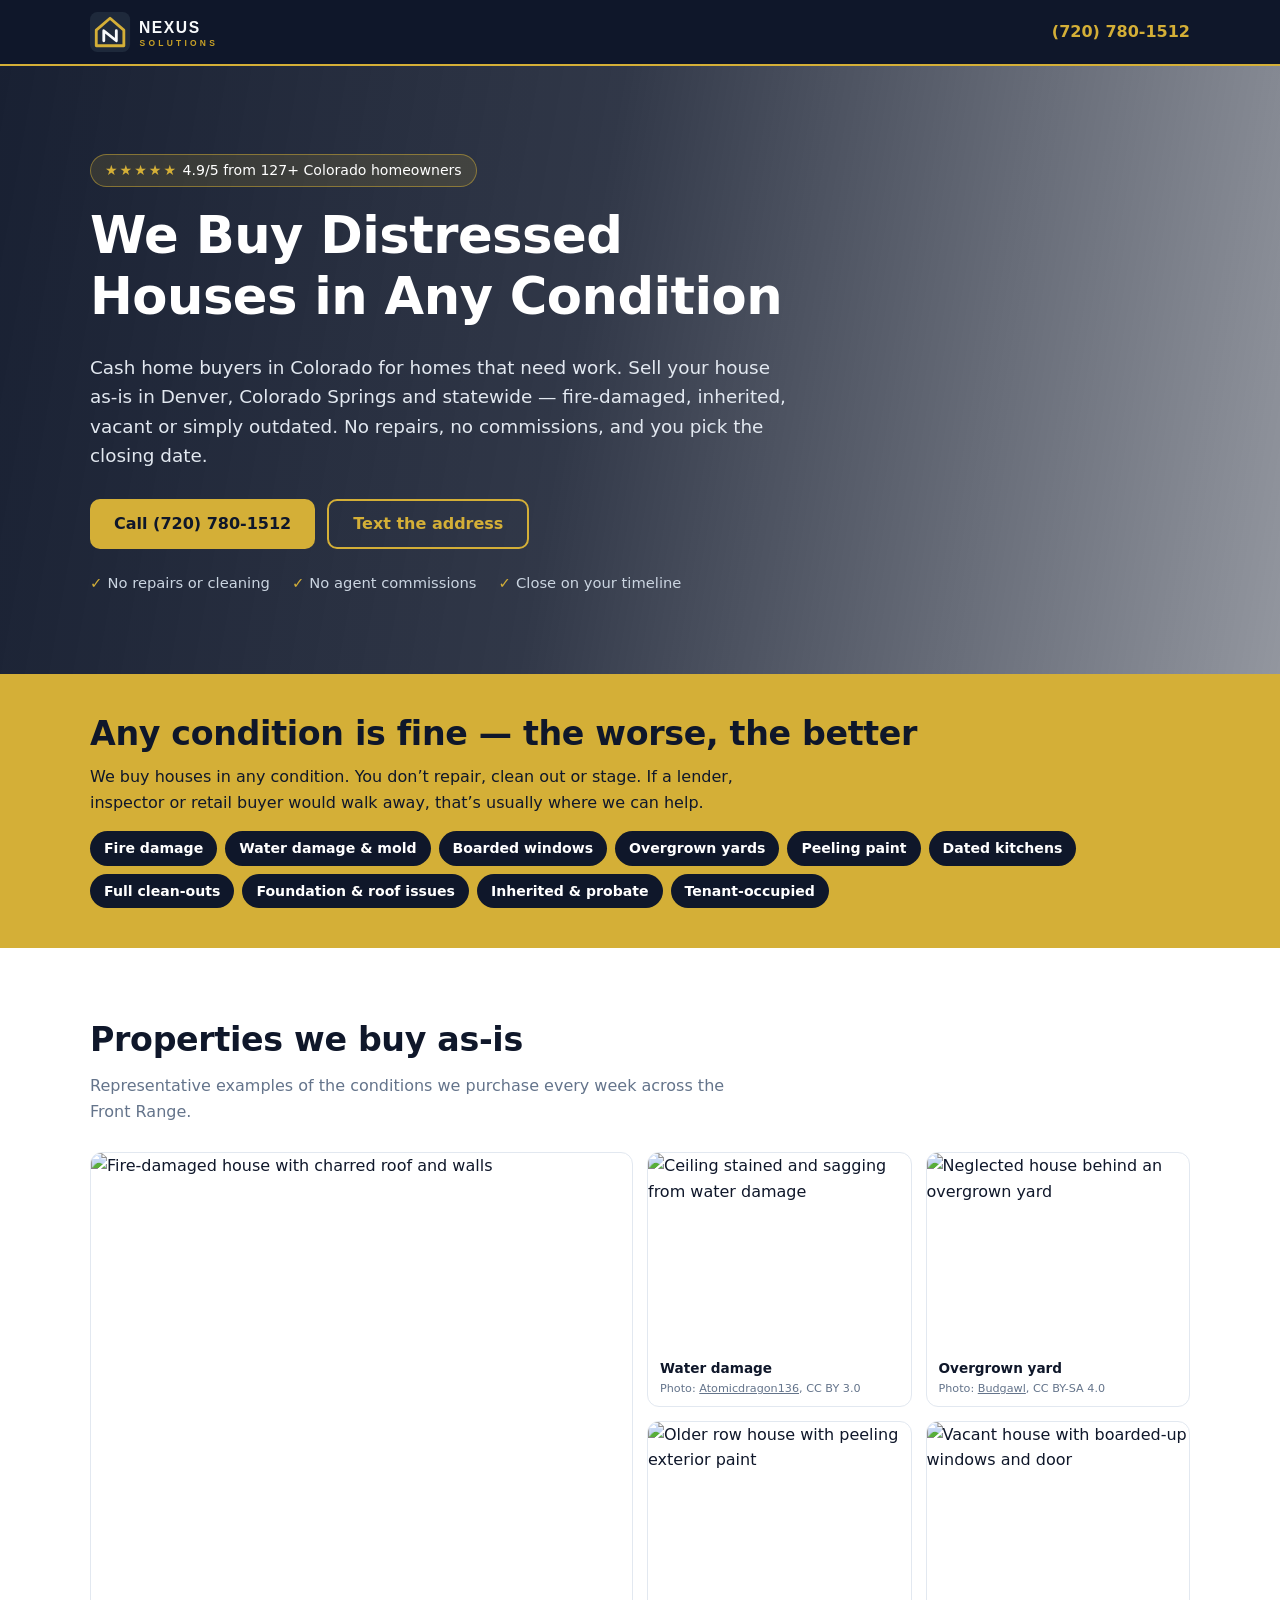
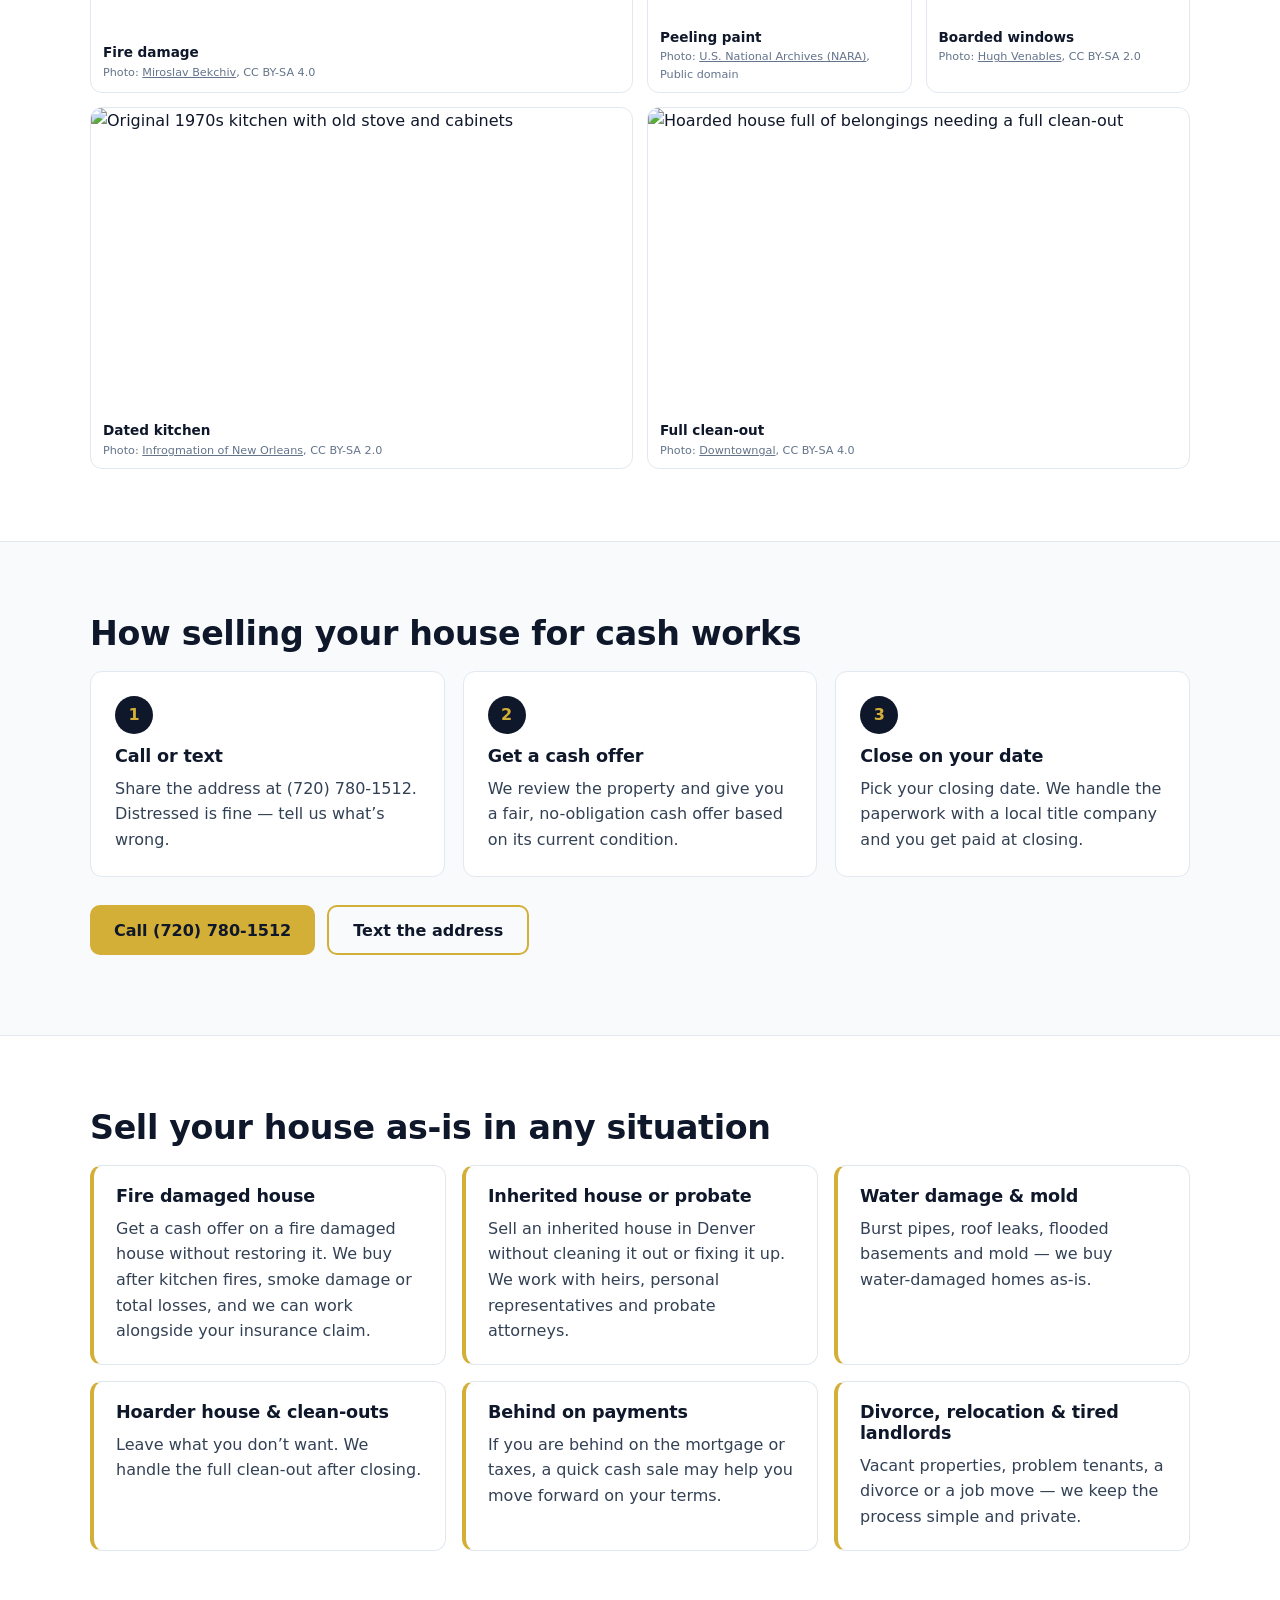
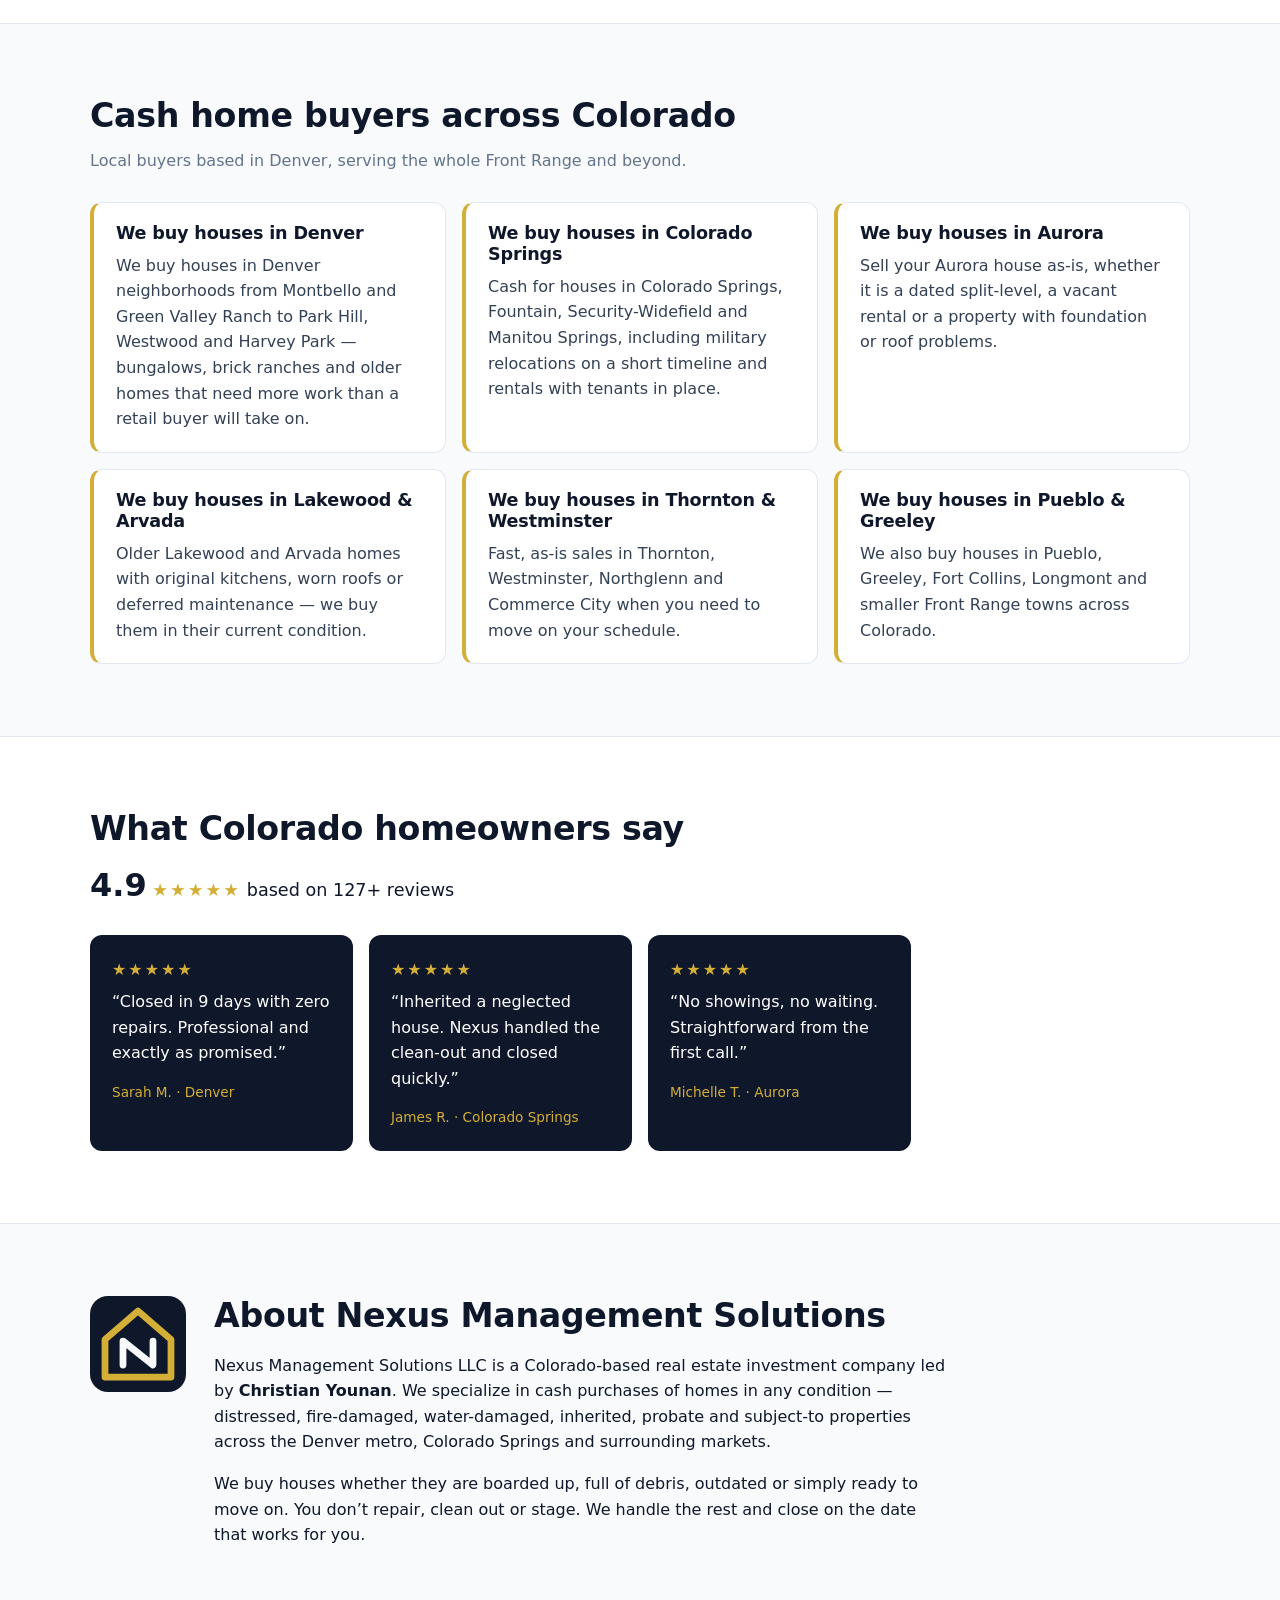
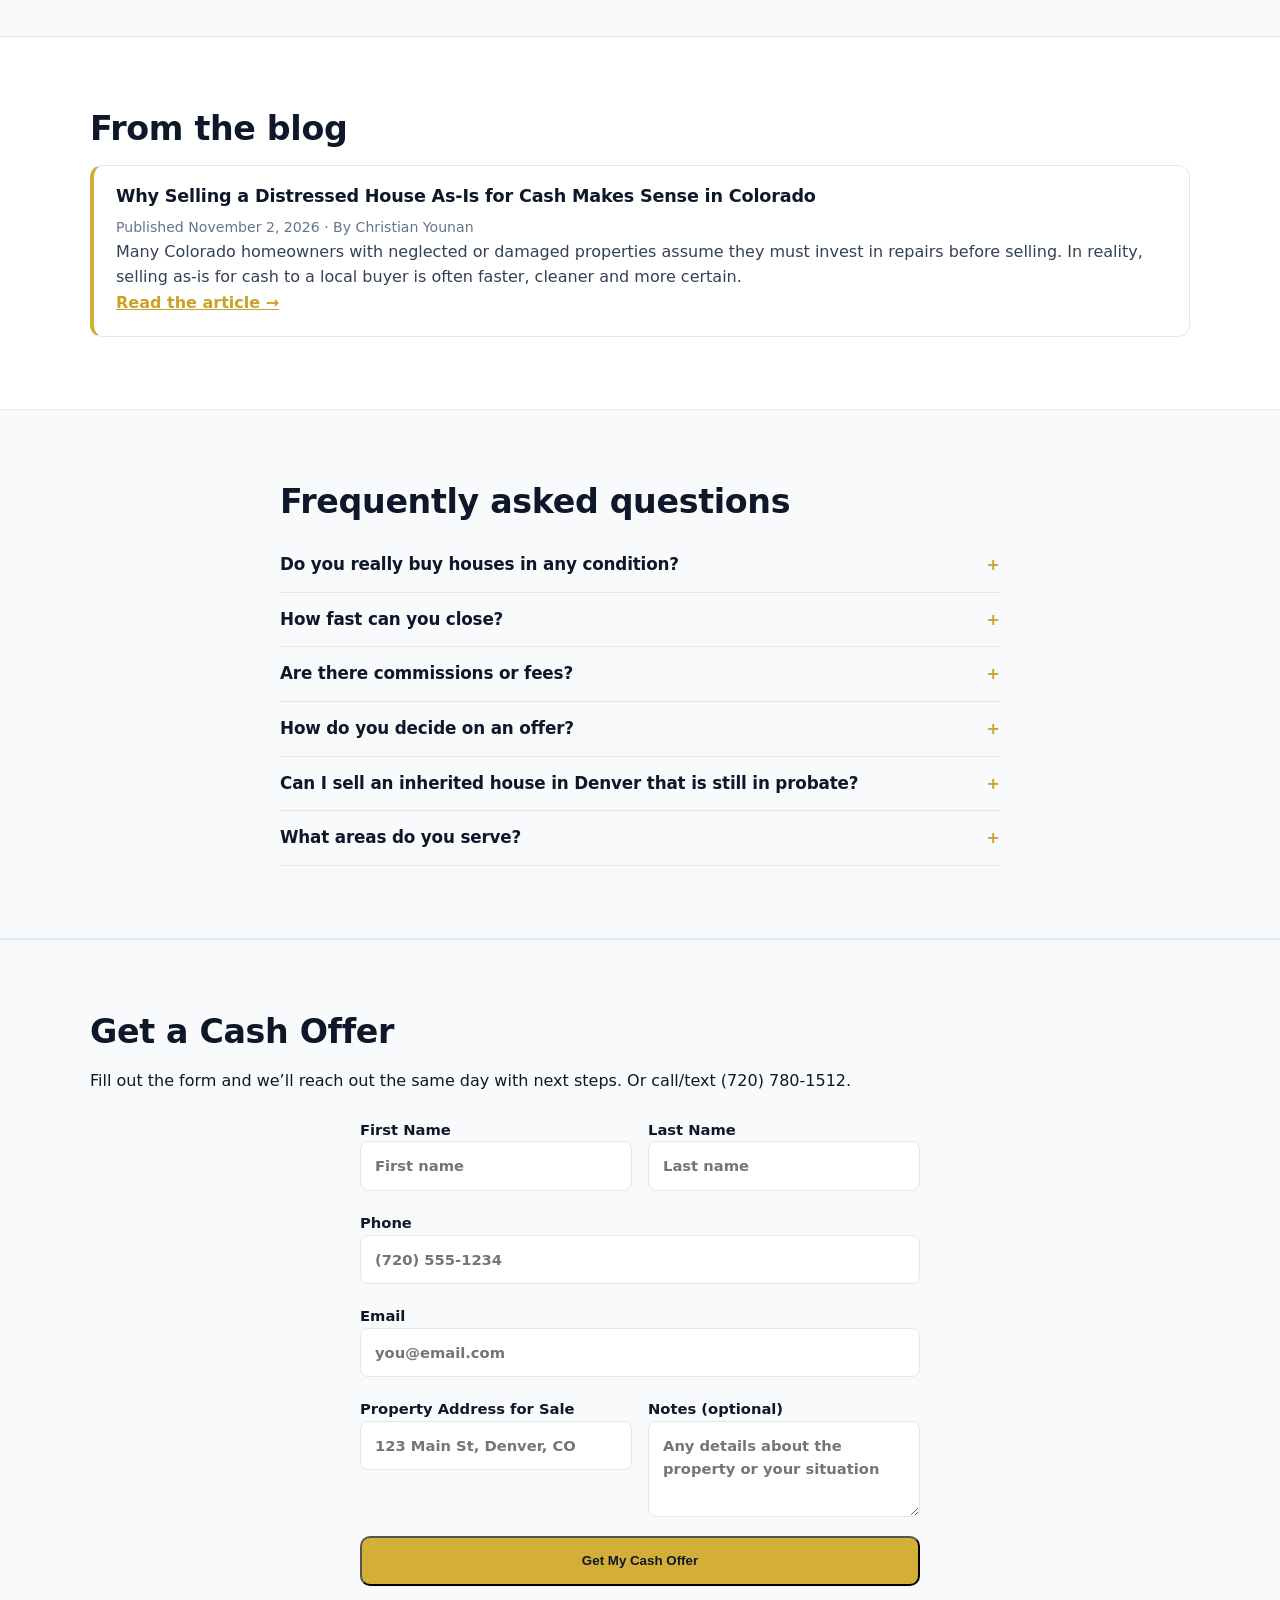
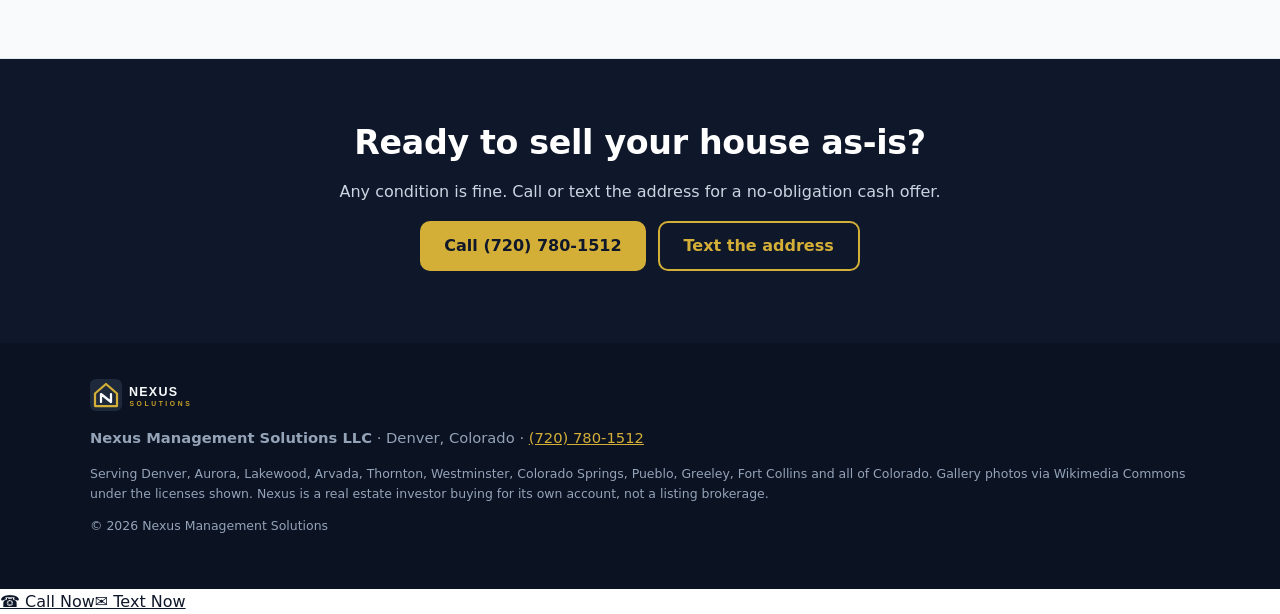
==== commit 4adfc6aa: "Update mobile lead form with first/last name, email, and property address" ====
--- a/mobile/index.html
+++ b/mobile/index.html
@@ -91,10 +91,12 @@
   <input type="hidden" name="_captcha" value="false">
   <input type="hidden" name="_next" value="https://nexus-leads-chrisinvestor05-9546s-projects.vercel.app/?submitted=1">
   <div class="form-grid">
-    <label>Name<input type="text" name="name" required placeholder="Your name"></label>
+    <label>First Name<input type="text" name="first_name" required placeholder="First name"></label>
+    <label>Last Name<input type="text" name="last_name" required placeholder="Last name"></label>
     <label>Phone<input type="tel" name="phone" required placeholder="(720) 555-1234"></label>
-    <label>Property Address<input type="text" name="address" required placeholder="123 Main St, Denver, CO"></label>
-    <label>Condition / Notes<textarea name="notes" rows="3" placeholder="Any details about the property (optional)"></textarea></label>
+    <label>Email<input type="email" name="email" required placeholder="you@email.com"></label>
+    <label class="full">Property Address for Sale<input type="text" name="address" required placeholder="123 Main St, Denver, CO"></label>
+    <label class="full">Notes (optional)<textarea name="notes" rows="3" placeholder="Any details about the property or your situation"></textarea></label>
   </div>
   <button type="submit" class="btn btn-gold">Get My Cash Offer</button>
 </form>
